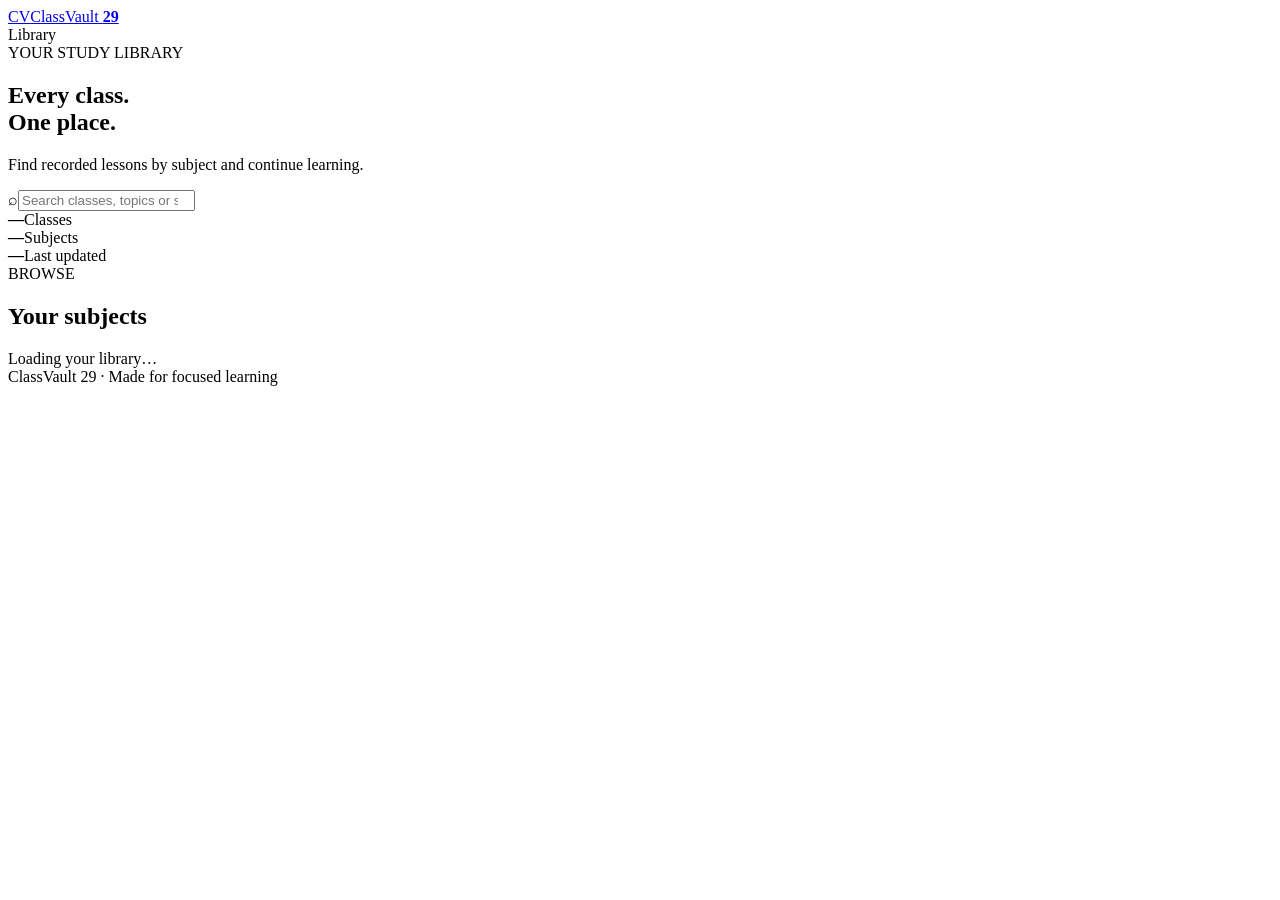
==== index.html @ 38e964db "Add ClassVault 29 implementation: index.html" ====
<!doctype html>
<html lang="en">
<head>
<meta charset="utf-8"><meta name="viewport" content="width=device-width,initial-scale=1">
<meta name="theme-color" content="#090e1b"><meta name="description" content="ClassVault 29, your recorded class library.">
<title>ClassVault 29</title>
<link rel="preconnect" href="https://fonts.googleapis.com"><link rel="preconnect" href="https://fonts.gstatic.com" crossorigin>
<link href="https://fonts.googleapis.com/css2?family=DM+Sans:wght@400;500;600;700;800&display=swap" rel="stylesheet">
<link rel="stylesheet" href="assets/styles.css">
</head>
<body>
<header class="topbar"><a class="brand" href="./"><span class="brand-mark">CV</span><span>ClassVault <b>29</b></span></a><div class="top-meta"><i class="live-dot"></i><span id="sync-label">Library</span></div></header>
<main class="shell">
<section class="hero"><div class="eyebrow">YOUR STUDY LIBRARY</div><h1>Every class.<br><span>One place.</span></h1><p>Find recorded lessons by subject and continue learning.</p>
<div class="search-wrap"><span>⌕</span><input id="search" type="search" placeholder="Search classes, topics or subjects..." autocomplete="off"></div></section>
<section class="stats"><div><strong id="video-count">—</strong><span>Classes</span></div><div><strong id="subject-count">—</strong><span>Subjects</span></div><div><strong id="updated-at">—</strong><span>Last updated</span></div></section>
<section class="library-head"><div><div class="eyebrow">BROWSE</div><h2>Your subjects</h2></div><div id="result-count" class="muted"></div></section>
<div id="subjects" class="subjects"><div class="loading">Loading your library…</div></div><div id="empty" class="empty" hidden>No classes found. Try another search.</div>
<footer>ClassVault 29 <span>·</span> Made for focused learning</footer></main><script src="assets/app.js"></script>
</body></html>
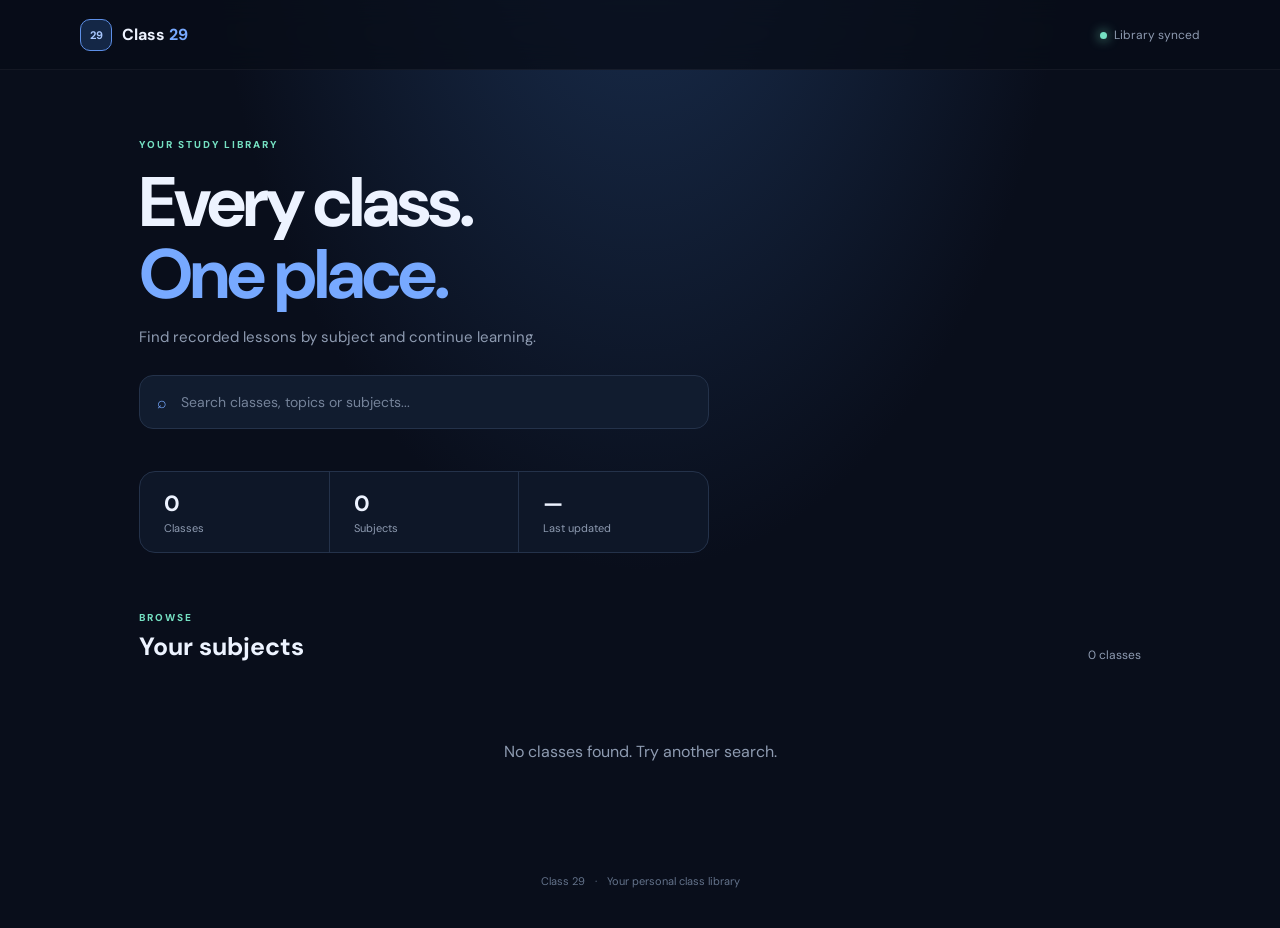
==== commit 8e7fe494: "Rename project to Class 29 and clarify personal public-site setup" ====
--- a/index.html
+++ b/index.html
@@ -1,20 +1,5 @@
 <!doctype html>
-<html lang="en">
-<head>
-<meta charset="utf-8"><meta name="viewport" content="width=device-width,initial-scale=1">
-<meta name="theme-color" content="#090e1b"><meta name="description" content="ClassVault 29, your recorded class library.">
-<title>ClassVault 29</title>
-<link rel="preconnect" href="https://fonts.googleapis.com"><link rel="preconnect" href="https://fonts.gstatic.com" crossorigin>
-<link href="https://fonts.googleapis.com/css2?family=DM+Sans:wght@400;500;600;700;800&display=swap" rel="stylesheet">
-<link rel="stylesheet" href="assets/styles.css">
-</head>
-<body>
-<header class="topbar"><a class="brand" href="./"><span class="brand-mark">CV</span><span>ClassVault <b>29</b></span></a><div class="top-meta"><i class="live-dot"></i><span id="sync-label">Library</span></div></header>
-<main class="shell">
-<section class="hero"><div class="eyebrow">YOUR STUDY LIBRARY</div><h1>Every class.<br><span>One place.</span></h1><p>Find recorded lessons by subject and continue learning.</p>
-<div class="search-wrap"><span>⌕</span><input id="search" type="search" placeholder="Search classes, topics or subjects..." autocomplete="off"></div></section>
-<section class="stats"><div><strong id="video-count">—</strong><span>Classes</span></div><div><strong id="subject-count">—</strong><span>Subjects</span></div><div><strong id="updated-at">—</strong><span>Last updated</span></div></section>
-<section class="library-head"><div><div class="eyebrow">BROWSE</div><h2>Your subjects</h2></div><div id="result-count" class="muted"></div></section>
-<div id="subjects" class="subjects"><div class="loading">Loading your library…</div></div><div id="empty" class="empty" hidden>No classes found. Try another search.</div>
-<footer>ClassVault 29 <span>·</span> Made for focused learning</footer></main><script src="assets/app.js"></script>
-</body></html>
+<html lang="en"><head><meta charset="utf-8"><meta name="viewport" content="width=device-width,initial-scale=1"><meta name="theme-color" content="#090e1b"><meta name="description" content="Class 29, your personal class library."><title>Class 29</title><link rel="preconnect" href="https://fonts.googleapis.com"><link rel="preconnect" href="https://fonts.gstatic.com" crossorigin><link href="https://fonts.googleapis.com/css2?family=DM+Sans:wght@400;500;600;700;800&display=swap" rel="stylesheet"><link rel="stylesheet" href="assets/styles.css"></head>
+<body><header class="topbar"><a class="brand" href="./"><span class="brand-mark">29</span><span>Class <b>29</b></span></a><div class="top-meta"><i class="live-dot"></i><span id="sync-label">Library</span></div></header>
+<main class="shell"><section class="hero"><div class="eyebrow">YOUR STUDY LIBRARY</div><h1>Every class.<br><span>One place.</span></h1><p>Find recorded lessons by subject and continue learning.</p><div class="search-wrap"><span>⌕</span><input id="search" type="search" placeholder="Search classes, topics or subjects..." autocomplete="off"></div></section>
+<section class="stats"><div><strong id="video-count">—</strong><span>Classes</span></div><div><strong id="subject-count">—</strong><span>Subjects</span></div><div><strong id="updated-at">—</strong><span>Last updated</span></div></section><section class="library-head"><div><div class="eyebrow">BROWSE</div><h2>Your subjects</h2></div><div id="result-count" class="muted"></div></section><div id="subjects" class="subjects"><div class="loading">Loading your library…</div></div><div id="empty" class="empty" hidden>No classes found. Try another search.</div><footer>Class 29 <span>·</span> Your personal class library</footer></main><script src="assets/app.js"></script></body></html>
--- a/assets/styles.css
+++ b/assets/styles.css
@@ -0,0 +1,15 @@
+:root{color-scheme:dark;--bg:#090e1b;--line:#24324a;--text:#edf3ff;--muted:#8e9bb1;--blue:#77a9ff;--mint:#75e0c2}
+*{box-sizing:border-box}body{margin:0;background:radial-gradient(ellipse at 50% -20%,#1b3153 0,transparent 48%),var(--bg);color:var(--text);font-family:"DM Sans",system-ui,sans-serif;min-height:100vh}
+.topbar{height:70px;border-bottom:1px solid #ffffff0d;display:flex;align-items:center;justify-content:space-between;padding:0 max(22px,calc((100vw - 1120px)/2));background:#080d18cc;backdrop-filter:blur(14px);position:sticky;top:0;z-index:5}
+.brand{display:flex;align-items:center;gap:10px;color:var(--text);text-decoration:none;font-weight:700}.brand b{color:var(--blue)}.brand-mark{width:32px;height:32px;border:1px solid #5d8fe7;border-radius:10px;display:grid;place-items:center;font-size:11px;color:#a9c8ff;background:#142746}
+.top-meta,.muted{font-size:12px;color:var(--muted)}.live-dot{display:inline-block;width:7px;height:7px;border-radius:50%;background:var(--mint);margin-right:7px;box-shadow:0 0 12px #75e0c2}
+.shell{max-width:1050px;margin:auto;padding:68px 24px 28px}.hero{max-width:650px}.eyebrow{font-size:10px;font-weight:800;letter-spacing:2px;color:var(--mint)}
+h1{font-size:clamp(42px,7vw,70px);letter-spacing:-3px;line-height:1.03;margin:16px 0}h1 span{color:var(--blue)}.hero p{color:var(--muted);font-size:15px;margin:0 0 28px}
+.search-wrap{height:54px;max-width:570px;display:flex;align-items:center;gap:12px;padding:0 17px;background:#111c2f;border:1px solid var(--line);border-radius:14px;color:var(--blue)}.search-wrap input{background:none;border:0;outline:0;color:var(--text);width:100%;font:inherit;font-size:14px}.search-wrap input::placeholder{color:#75839a}
+.stats{display:flex;margin:42px 0 58px;border:1px solid var(--line);background:#0e1728;border-radius:16px;max-width:570px}.stats div{padding:17px 24px;display:flex;flex-direction:column;gap:3px;flex:1;border-right:1px solid var(--line)}.stats div:last-child{border:0}.stats strong{font-size:22px}.stats span{font-size:11px;color:var(--muted)}
+.library-head{display:flex;justify-content:space-between;align-items:end;margin-bottom:18px}.library-head h2{font-size:25px;margin:6px 0 0}.subjects{display:grid;grid-template-columns:repeat(2,minmax(0,1fr));gap:14px}
+.subject{background:linear-gradient(145deg,#14223a,#0f192a);border:1px solid var(--line);border-radius:16px;overflow:hidden}.subject-head{padding:18px 19px 14px;display:flex;align-items:center;justify-content:space-between}.subject-head h3{font-size:16px;margin:0}.count{font-size:11px;color:var(--muted);background:#ffffff0a;border-radius:20px;padding:5px 9px}
+.class-list{border-top:1px solid #ffffff0c}.class-item{display:flex;align-items:center;gap:12px;padding:13px 18px;color:var(--text);text-decoration:none;border-bottom:1px solid #ffffff0a}.class-item:last-child{border:0}.class-item:hover{background:#ffffff08}.play{width:32px;height:32px;display:grid;place-items:center;border-radius:10px;background:#213a5e;color:#a9caff;font-size:12px;flex:none}.class-copy{min-width:0;flex:1}.class-copy strong{font-size:13px;display:block;white-space:nowrap;overflow:hidden;text-overflow:ellipsis}.class-copy small{font-size:10px;color:var(--muted)}.chevron{color:#72829b}
+.loading,.empty{color:var(--muted);padding:25px;text-align:center}.empty{padding:60px}footer{text-align:center;color:#63728a;font-size:11px;padding:52px 0 12px}footer span{padding:0 7px}
+.watch-shell{max-width:920px;margin:0 auto;padding:56px 24px}.watch-shell h1{font-size:clamp(27px,4vw,42px);letter-spacing:-1.5px;margin:10px 0 25px}.player{aspect-ratio:16/9;background:#000;border:1px solid var(--line);border-radius:17px;overflow:hidden;box-shadow:0 25px 80px #0006}.player iframe{width:100%;height:100%;border:0}.watch-meta{display:flex;justify-content:space-between;gap:15px;color:var(--muted);font-size:12px;padding:17px 2px}.watch-meta a,.back-link,.return-link{color:var(--blue);text-decoration:none}.resource-link{display:block;padding:13px 16px;color:var(--blue);text-decoration:none;border-bottom:1px solid #ffffff0c;font-size:13px;overflow-wrap:anywhere}.resource-link:last-child{border:0}.resource-link:hover{background:#ffffff08}.return-link{display:inline-block;margin-top:28px;font-size:13px}.back{font-size:18px;color:var(--blue)}
+@media(max-width:650px){.shell{padding:45px 17px 20px}.subjects{grid-template-columns:1fr}.stats{margin:32px 0 45px}.stats div{padding:14px 12px}.stats strong{font-size:19px}.stats span{font-size:10px}.topbar{padding:0 17px}.watch-shell{padding:38px 16px}.watch-meta{flex-direction:column}.hero h1{letter-spacing:-2px}}
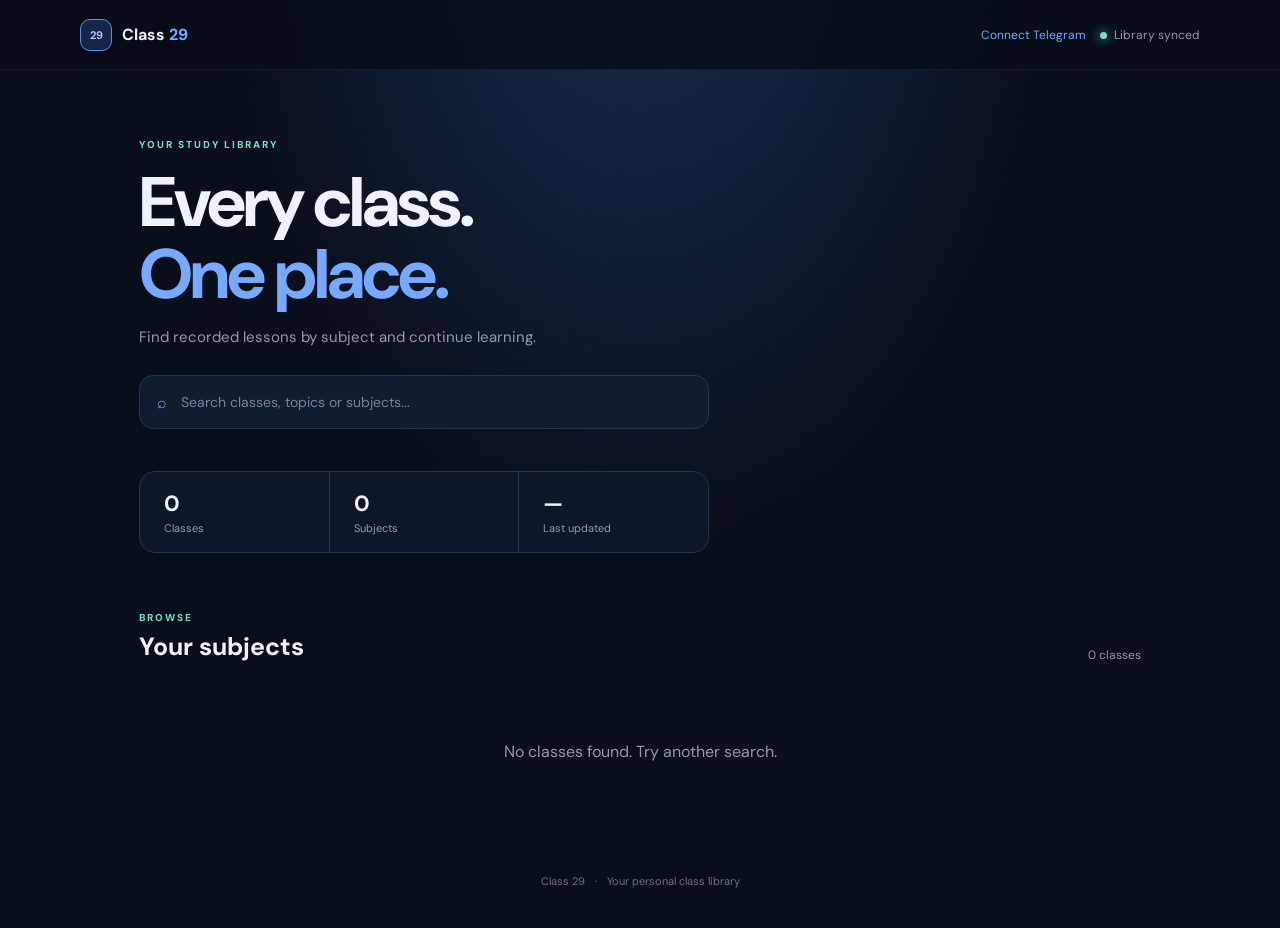
==== commit 26a3d8d8: "Add Telegram setup link to Class 29" ====
--- a/index.html
+++ b/index.html
@@ -1,5 +1,5 @@
 <!doctype html>
 <html lang="en"><head><meta charset="utf-8"><meta name="viewport" content="width=device-width,initial-scale=1"><meta name="theme-color" content="#090e1b"><meta name="description" content="Class 29, your personal class library."><title>Class 29</title><link rel="preconnect" href="https://fonts.googleapis.com"><link rel="preconnect" href="https://fonts.gstatic.com" crossorigin><link href="https://fonts.googleapis.com/css2?family=DM+Sans:wght@400;500;600;700;800&display=swap" rel="stylesheet"><link rel="stylesheet" href="assets/styles.css"></head>
-<body><header class="topbar"><a class="brand" href="./"><span class="brand-mark">29</span><span>Class <b>29</b></span></a><div class="top-meta"><i class="live-dot"></i><span id="sync-label">Library</span></div></header>
+<body><header class="topbar"><a class="brand" href="./"><span class="brand-mark">29</span><span>Class <b>29</b></span></a><div class="top-meta"><a href="setup.html" style="color:var(--blue);text-decoration:none;margin-right:14px">Connect Telegram</a><i class="live-dot"></i><span id="sync-label">Library</span></div></header>
 <main class="shell"><section class="hero"><div class="eyebrow">YOUR STUDY LIBRARY</div><h1>Every class.<br><span>One place.</span></h1><p>Find recorded lessons by subject and continue learning.</p><div class="search-wrap"><span>⌕</span><input id="search" type="search" placeholder="Search classes, topics or subjects..." autocomplete="off"></div></section>
 <section class="stats"><div><strong id="video-count">—</strong><span>Classes</span></div><div><strong id="subject-count">—</strong><span>Subjects</span></div><div><strong id="updated-at">—</strong><span>Last updated</span></div></section><section class="library-head"><div><div class="eyebrow">BROWSE</div><h2>Your subjects</h2></div><div id="result-count" class="muted"></div></section><div id="subjects" class="subjects"><div class="loading">Loading your library…</div></div><div id="empty" class="empty" hidden>No classes found. Try another search.</div><footer>Class 29 <span>·</span> Your personal class library</footer></main><script src="assets/app.js"></script></body></html>
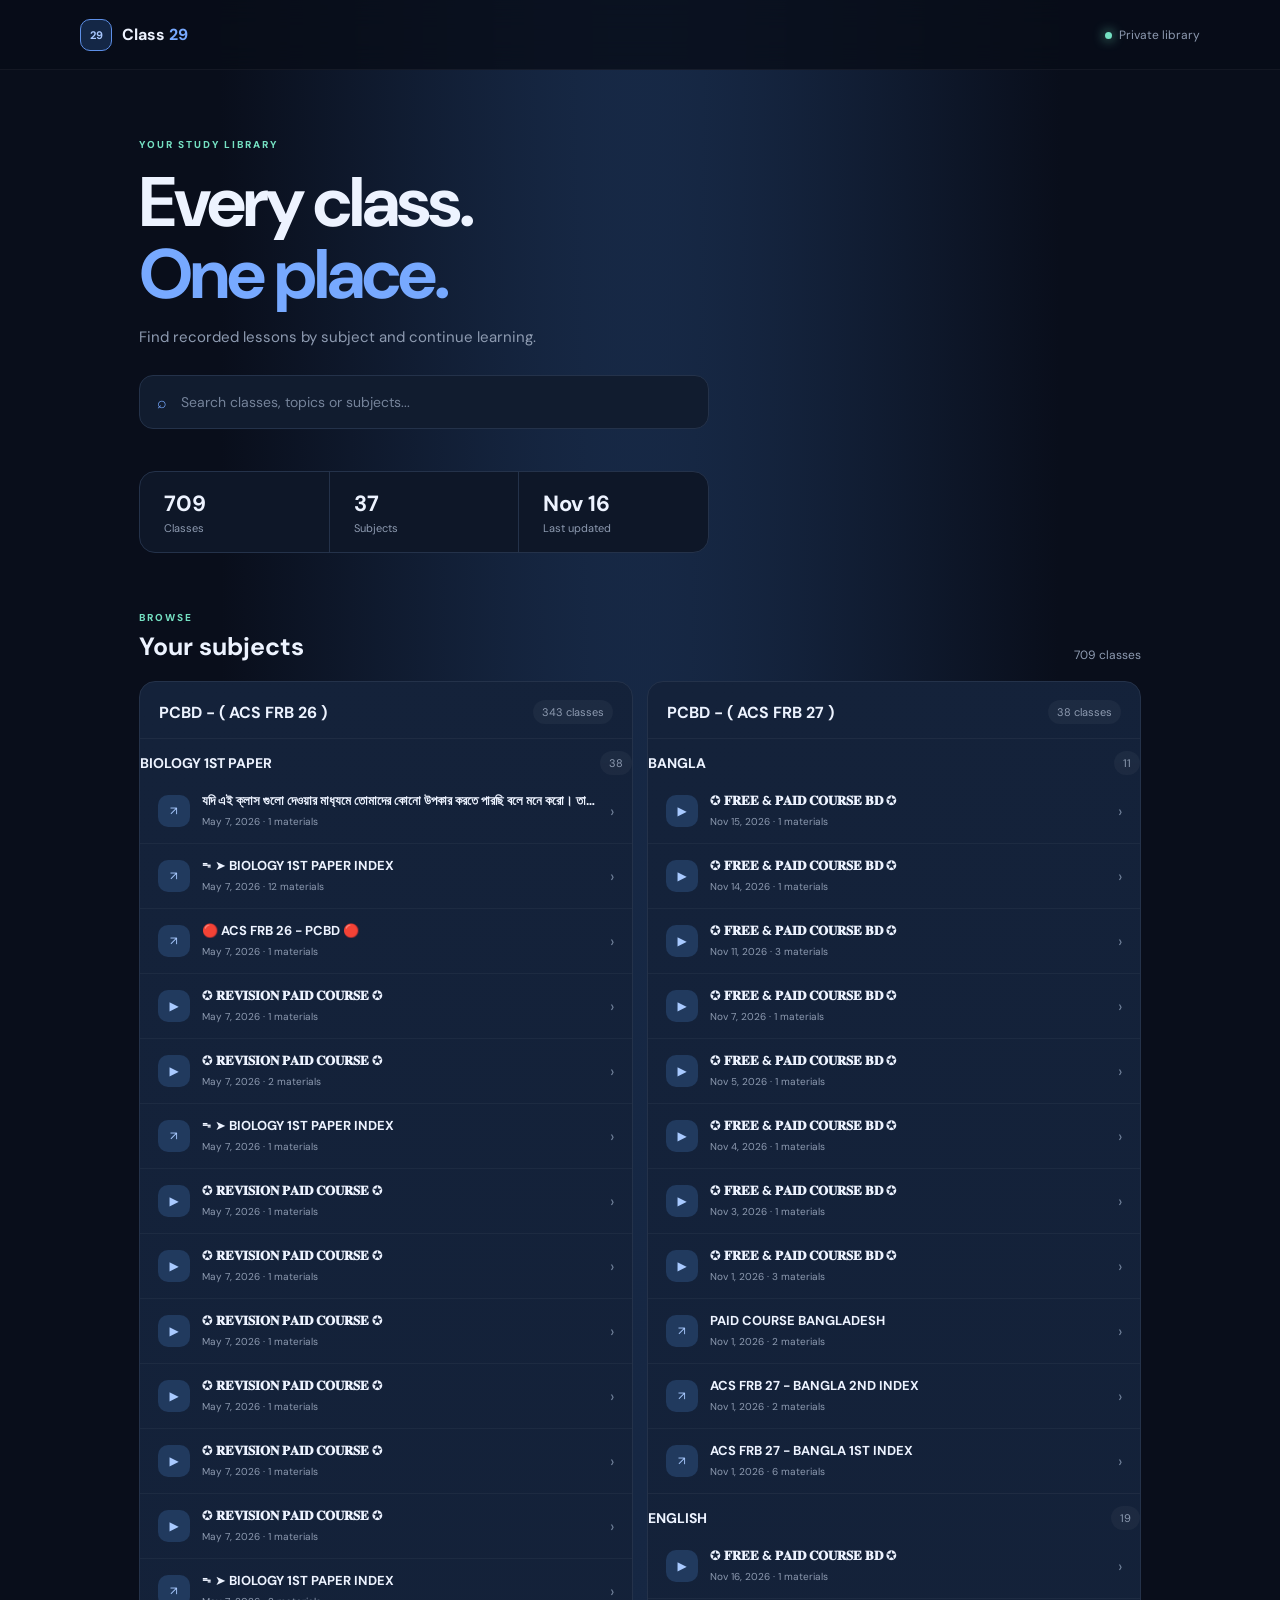
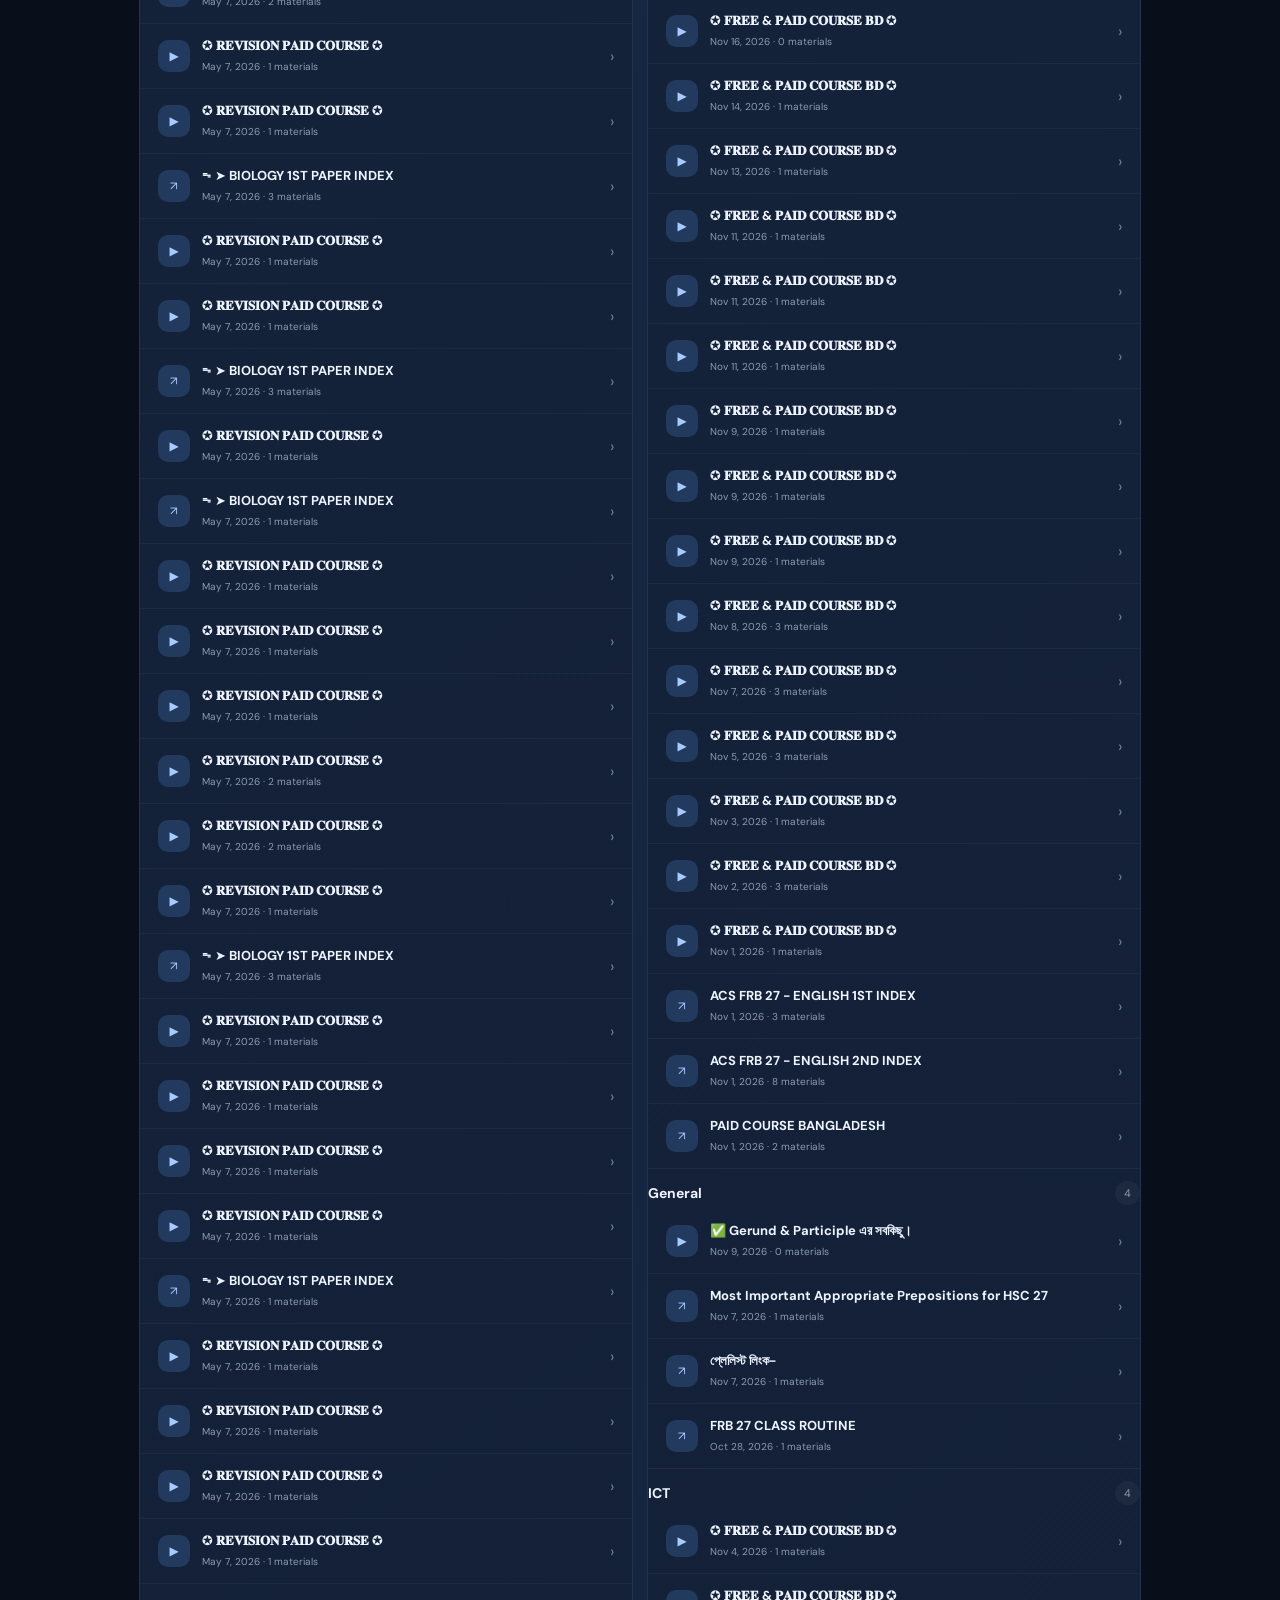
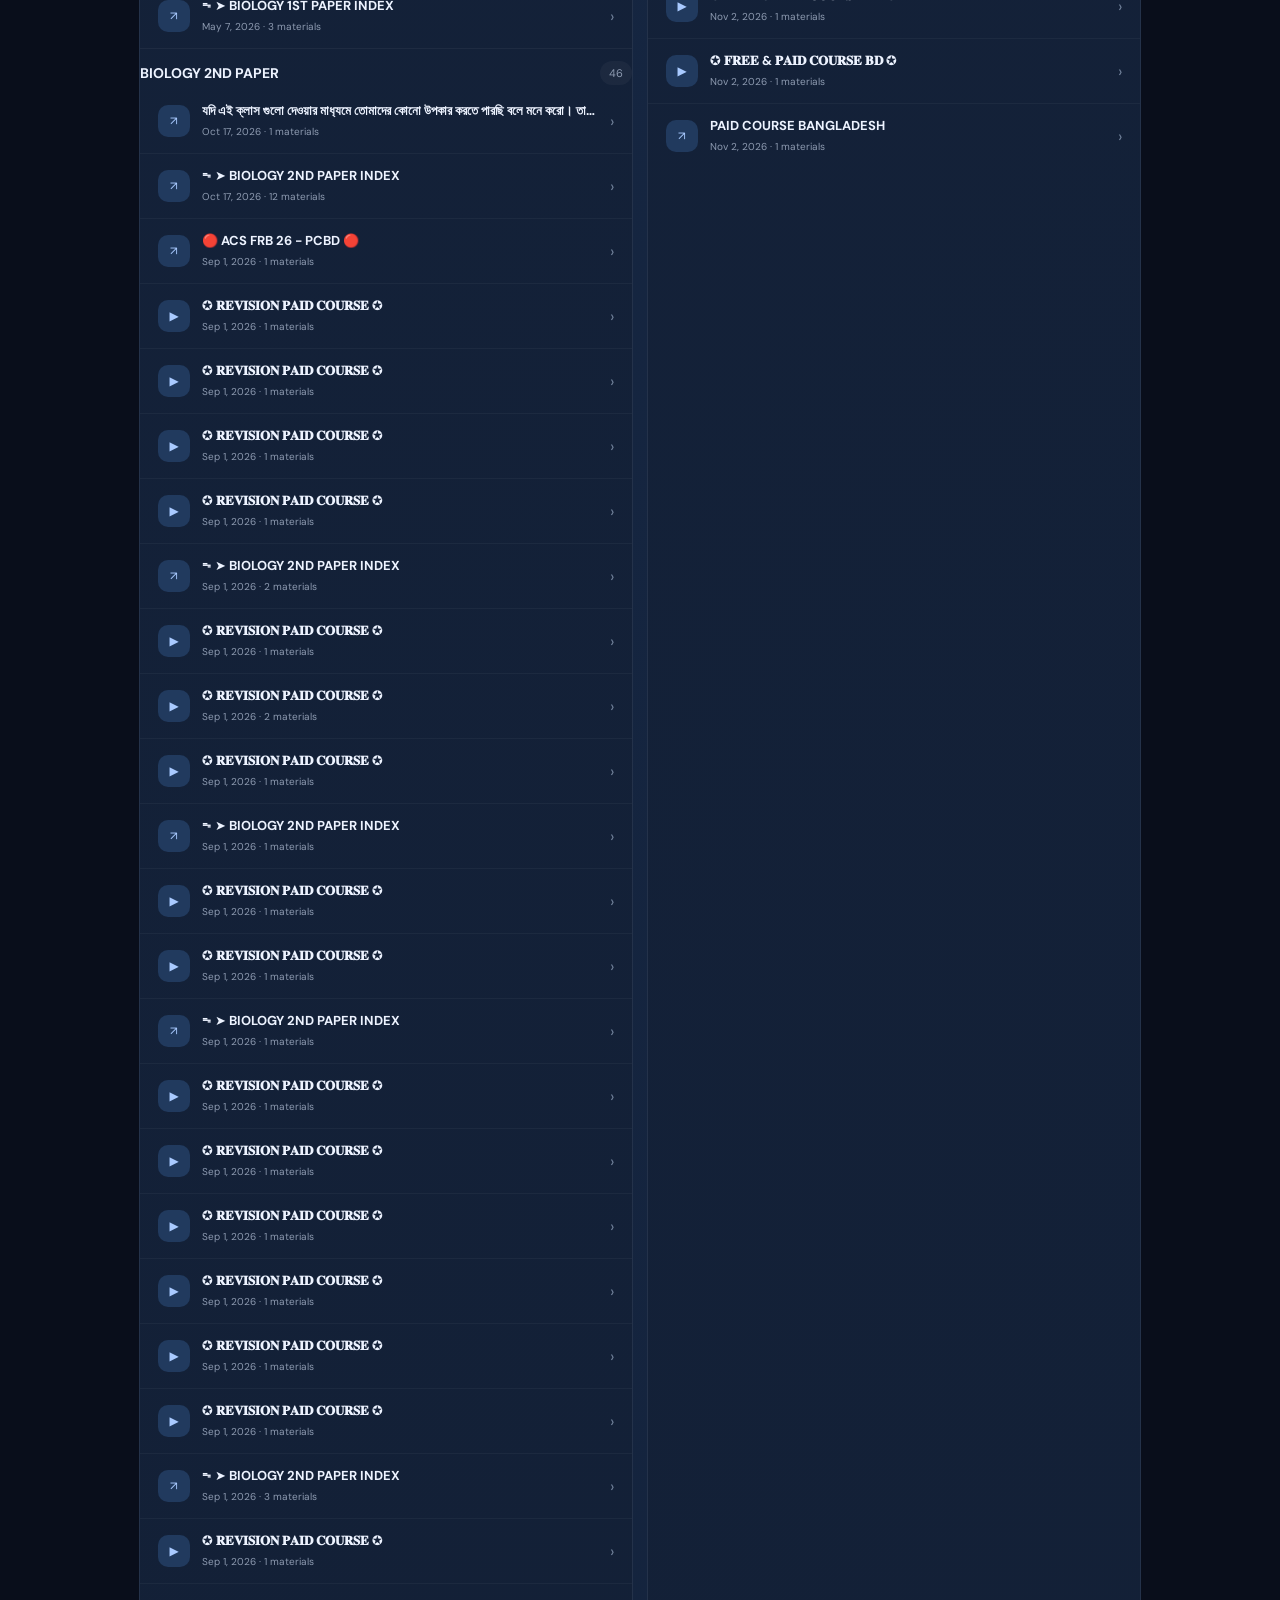
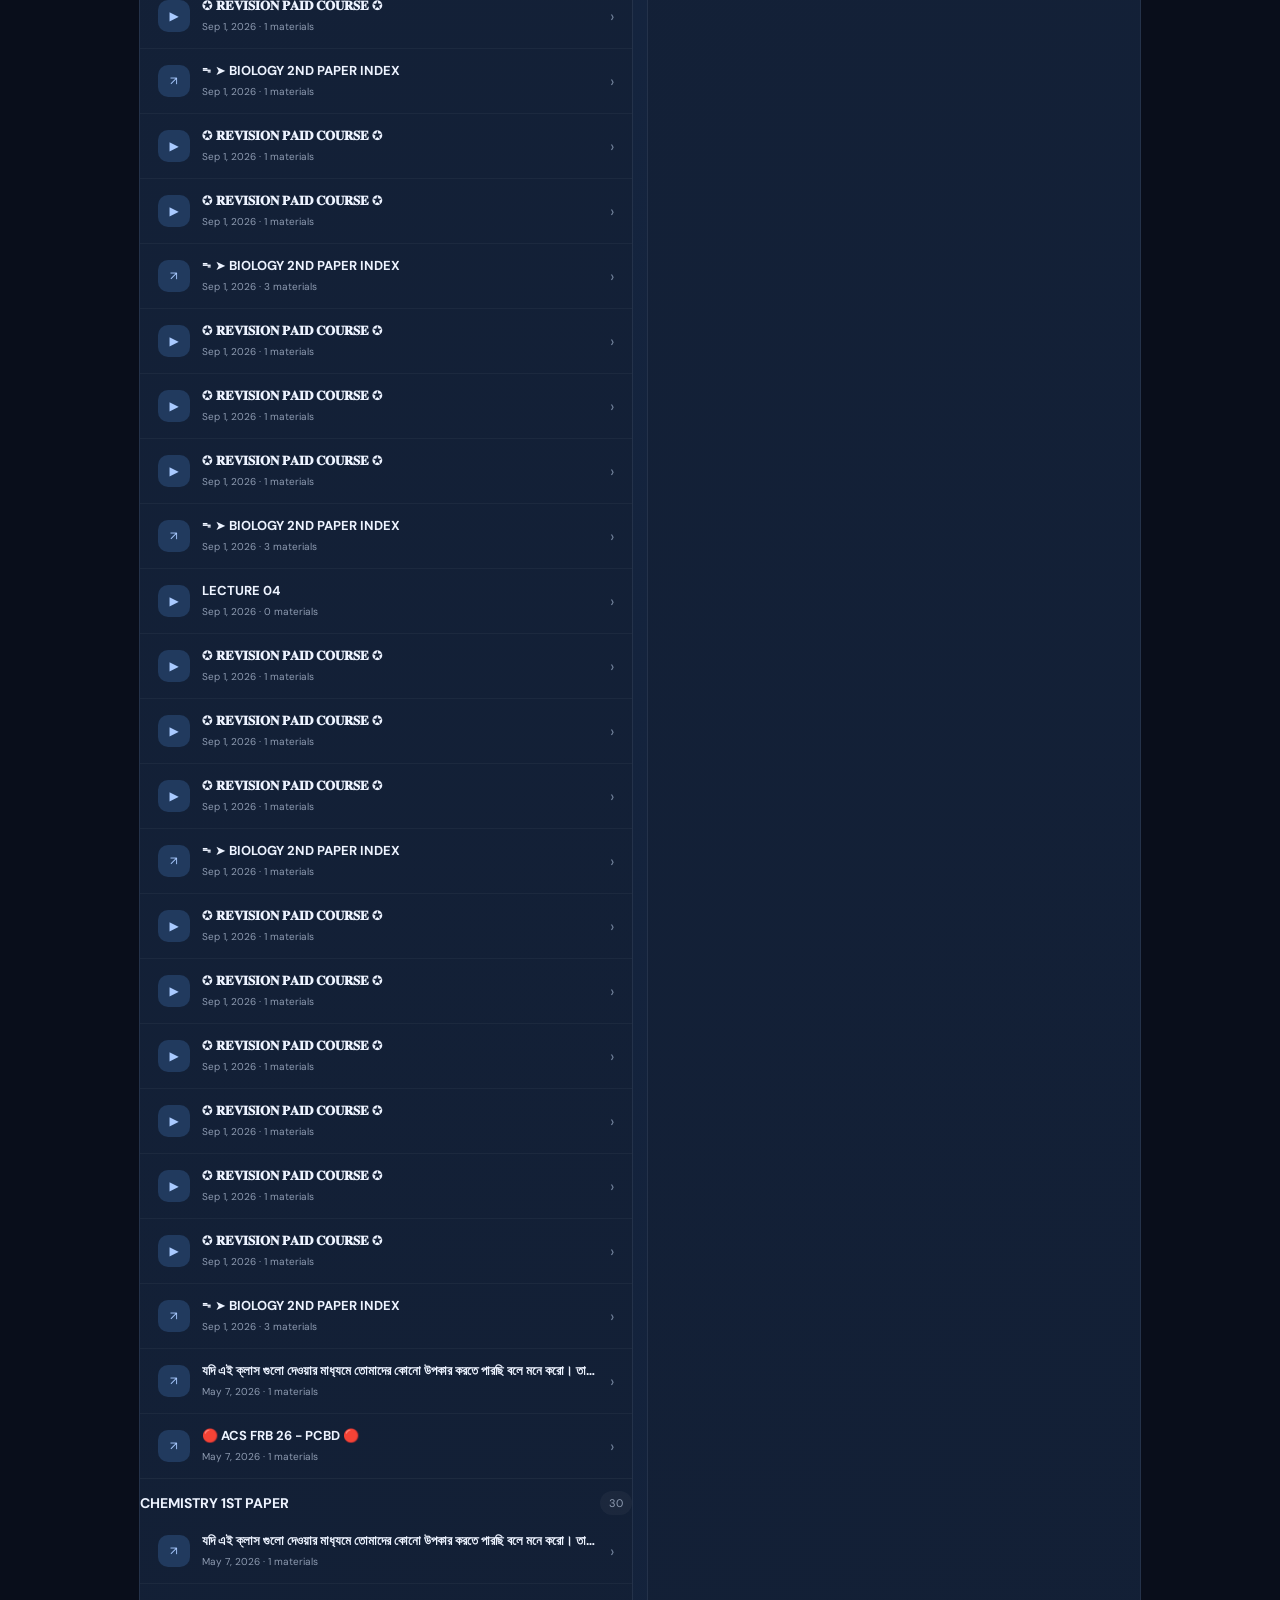
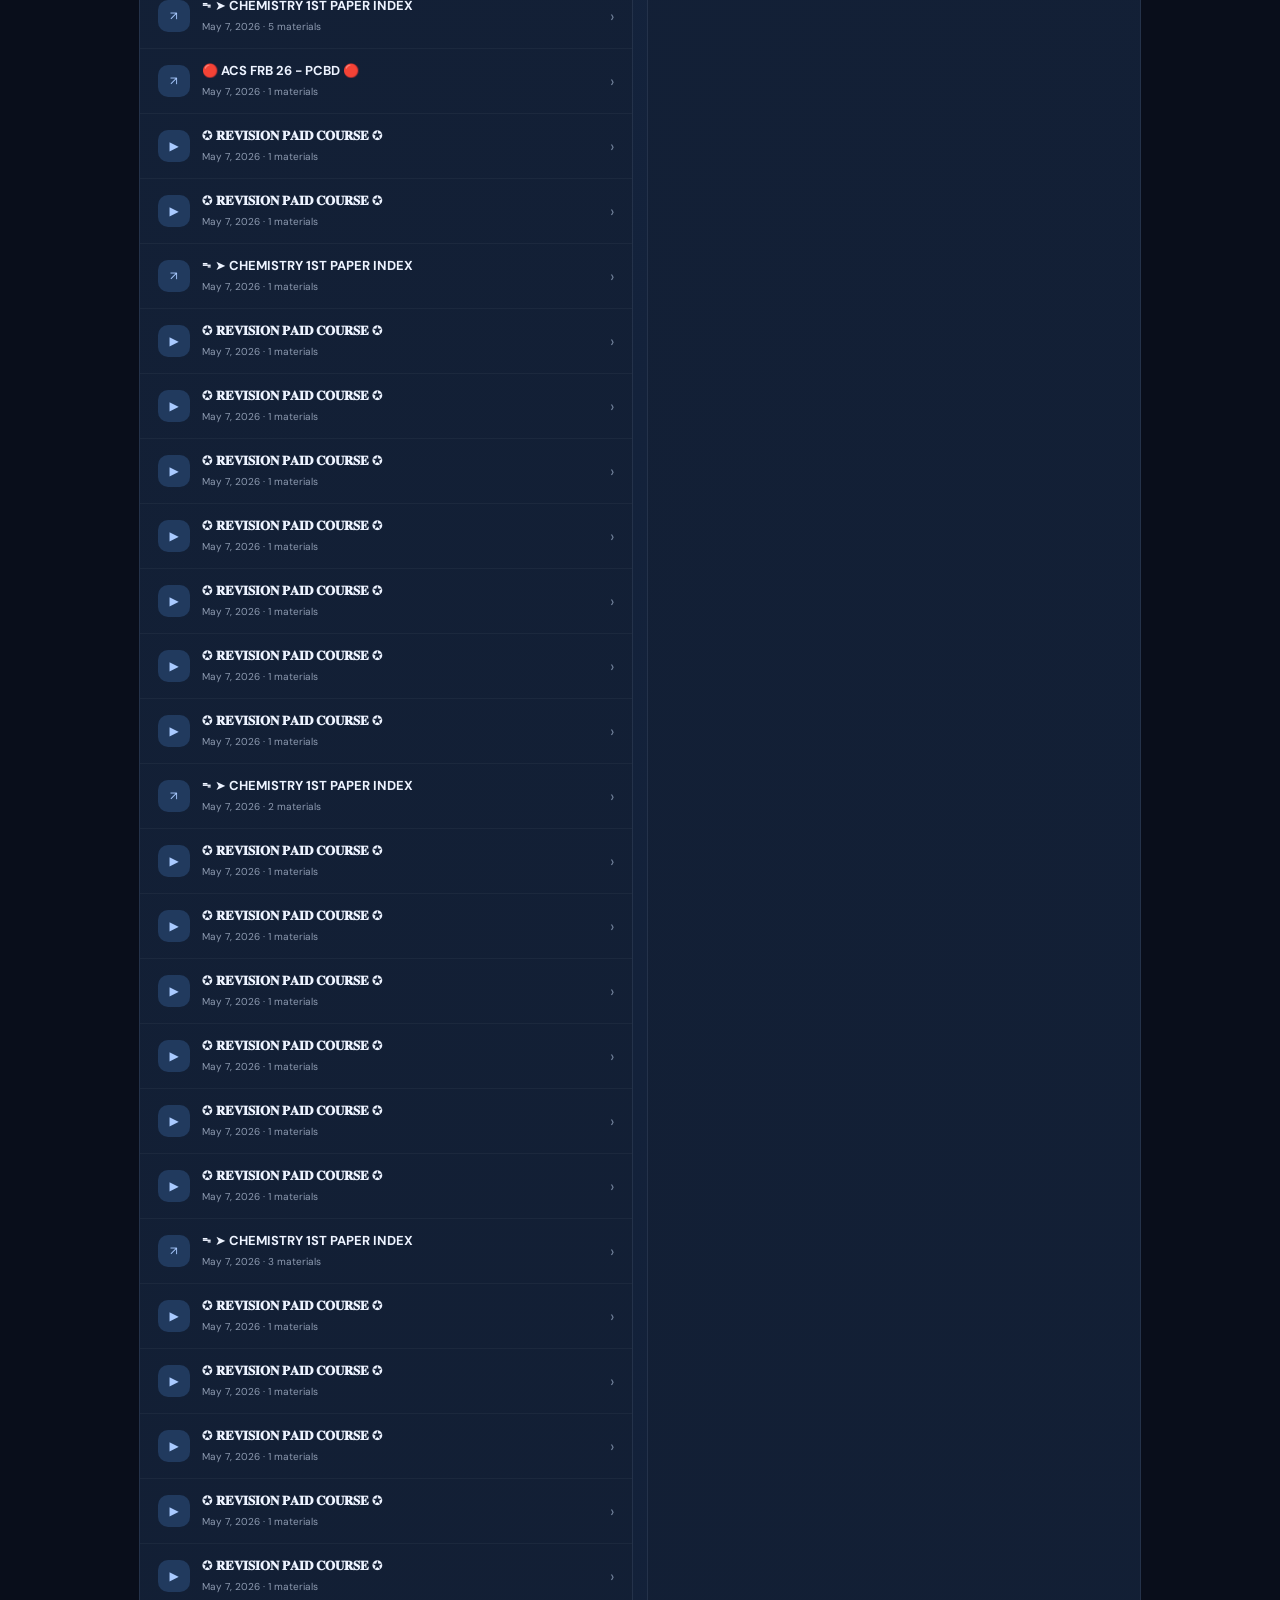
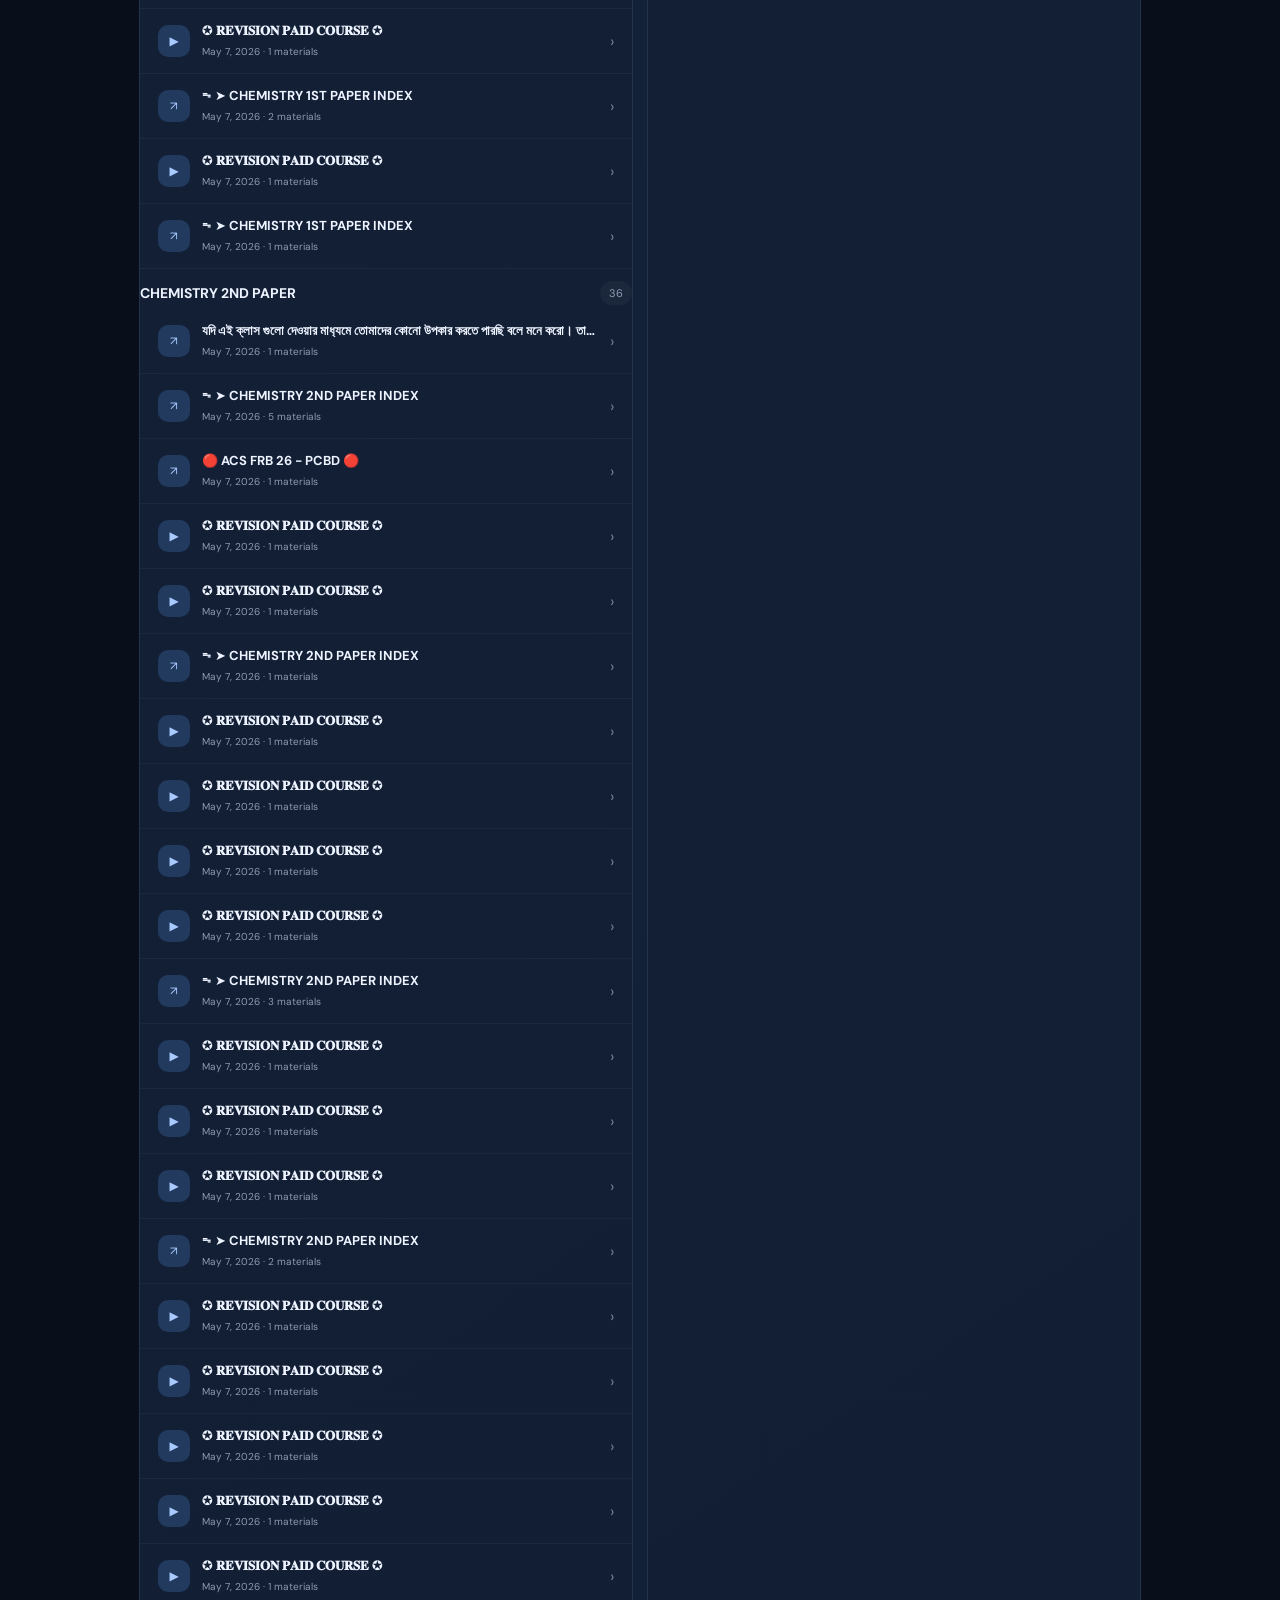
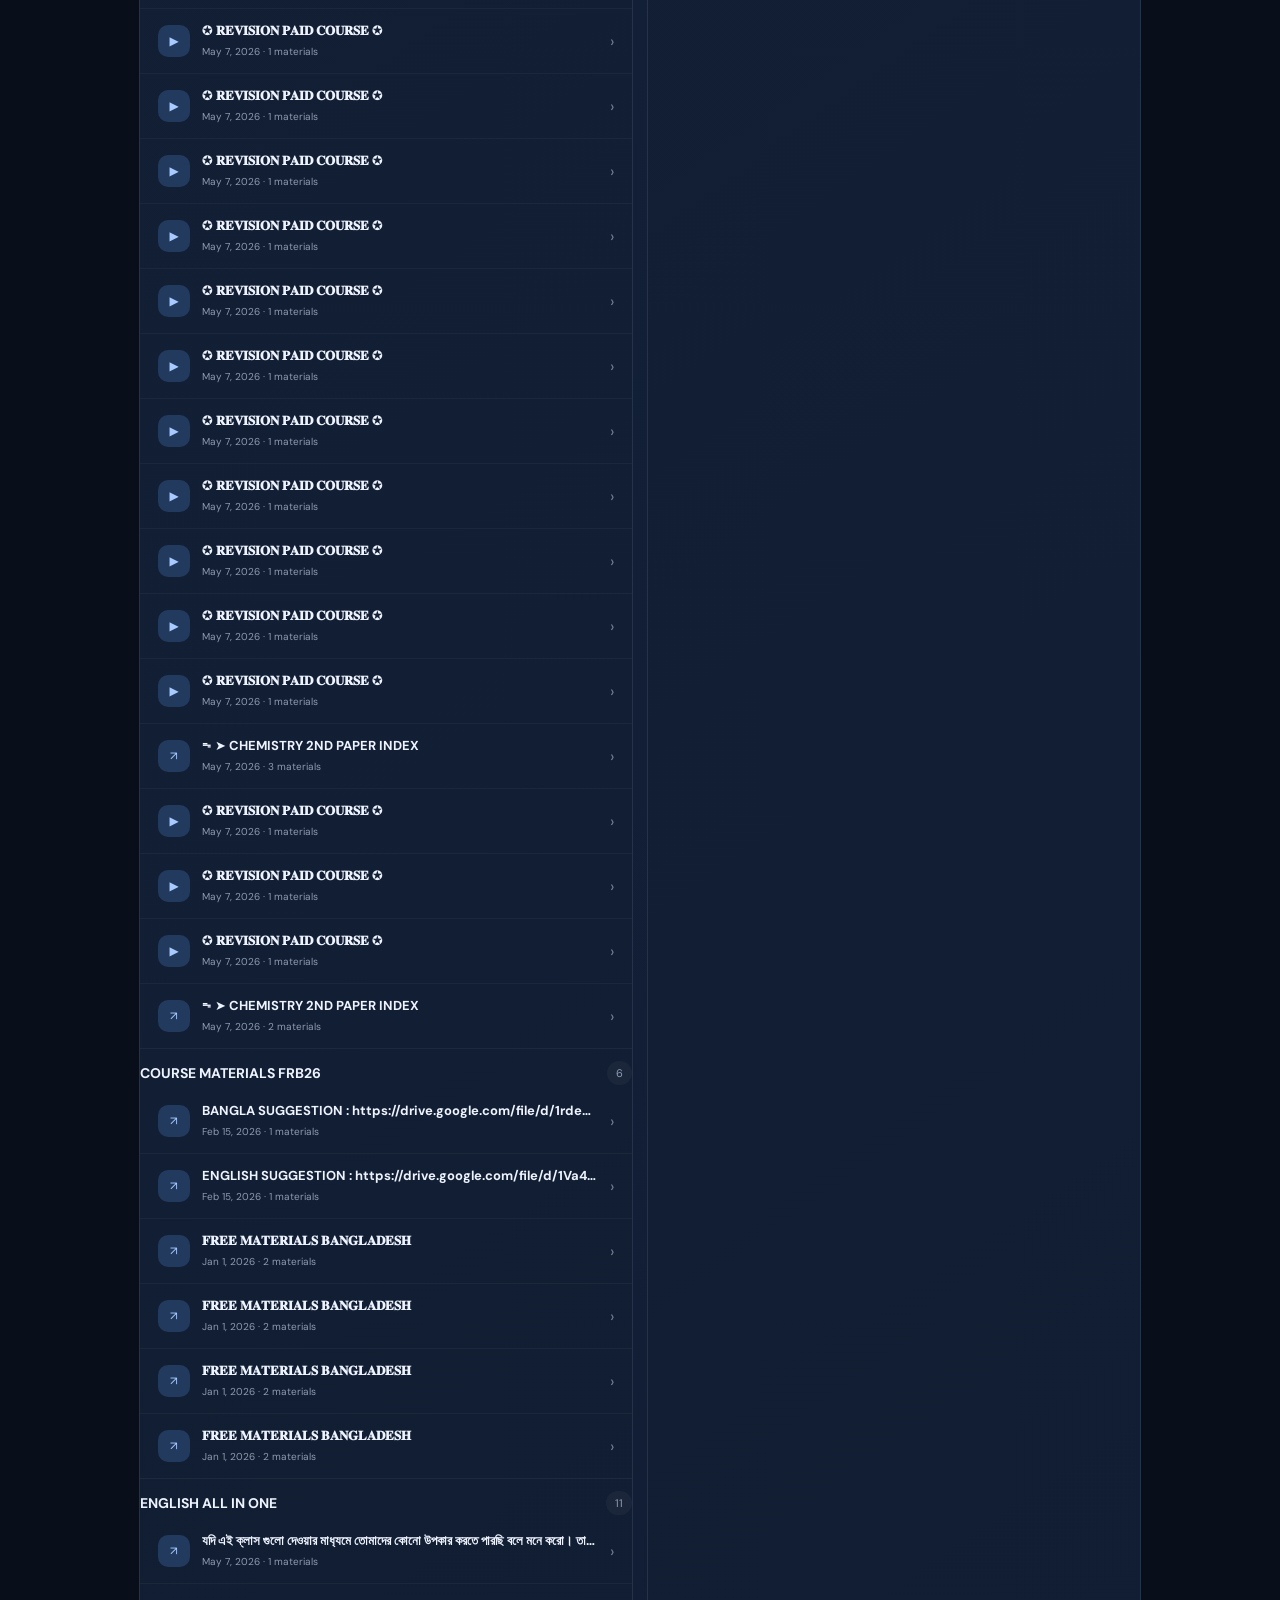
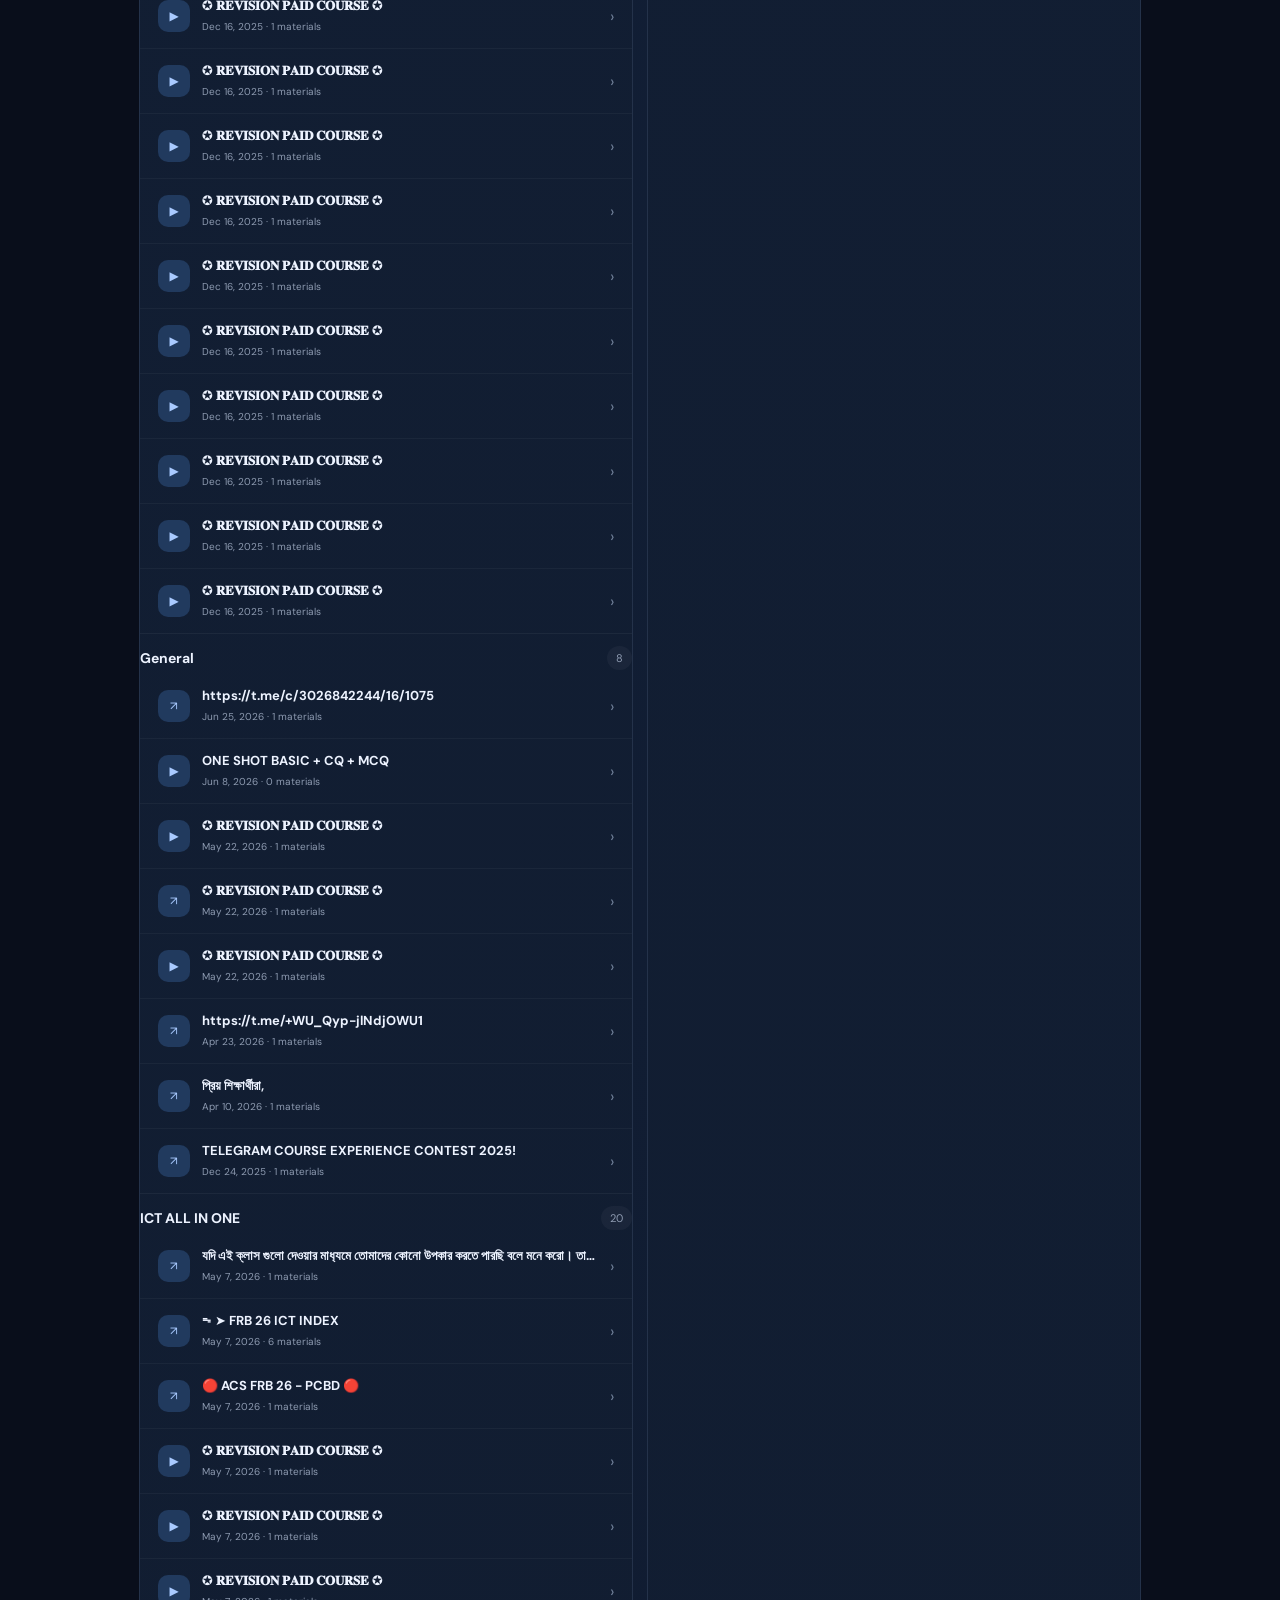
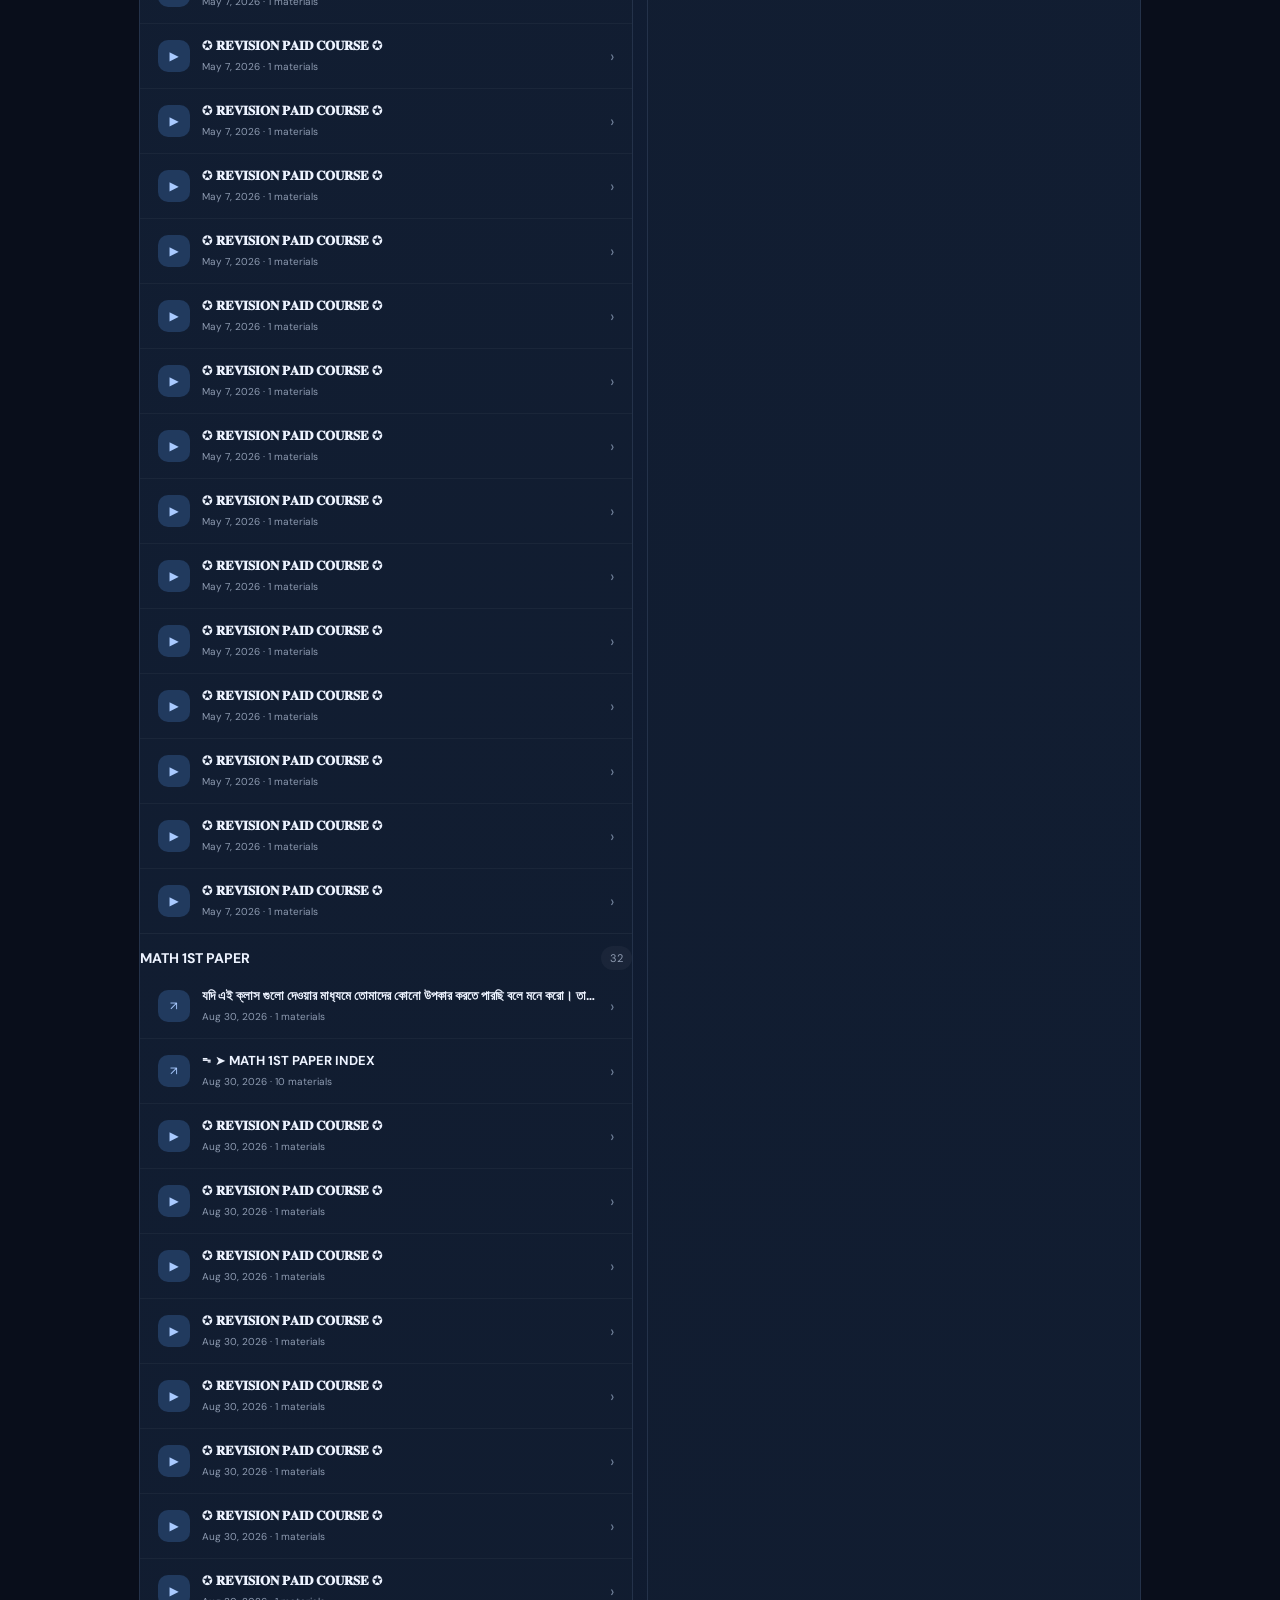
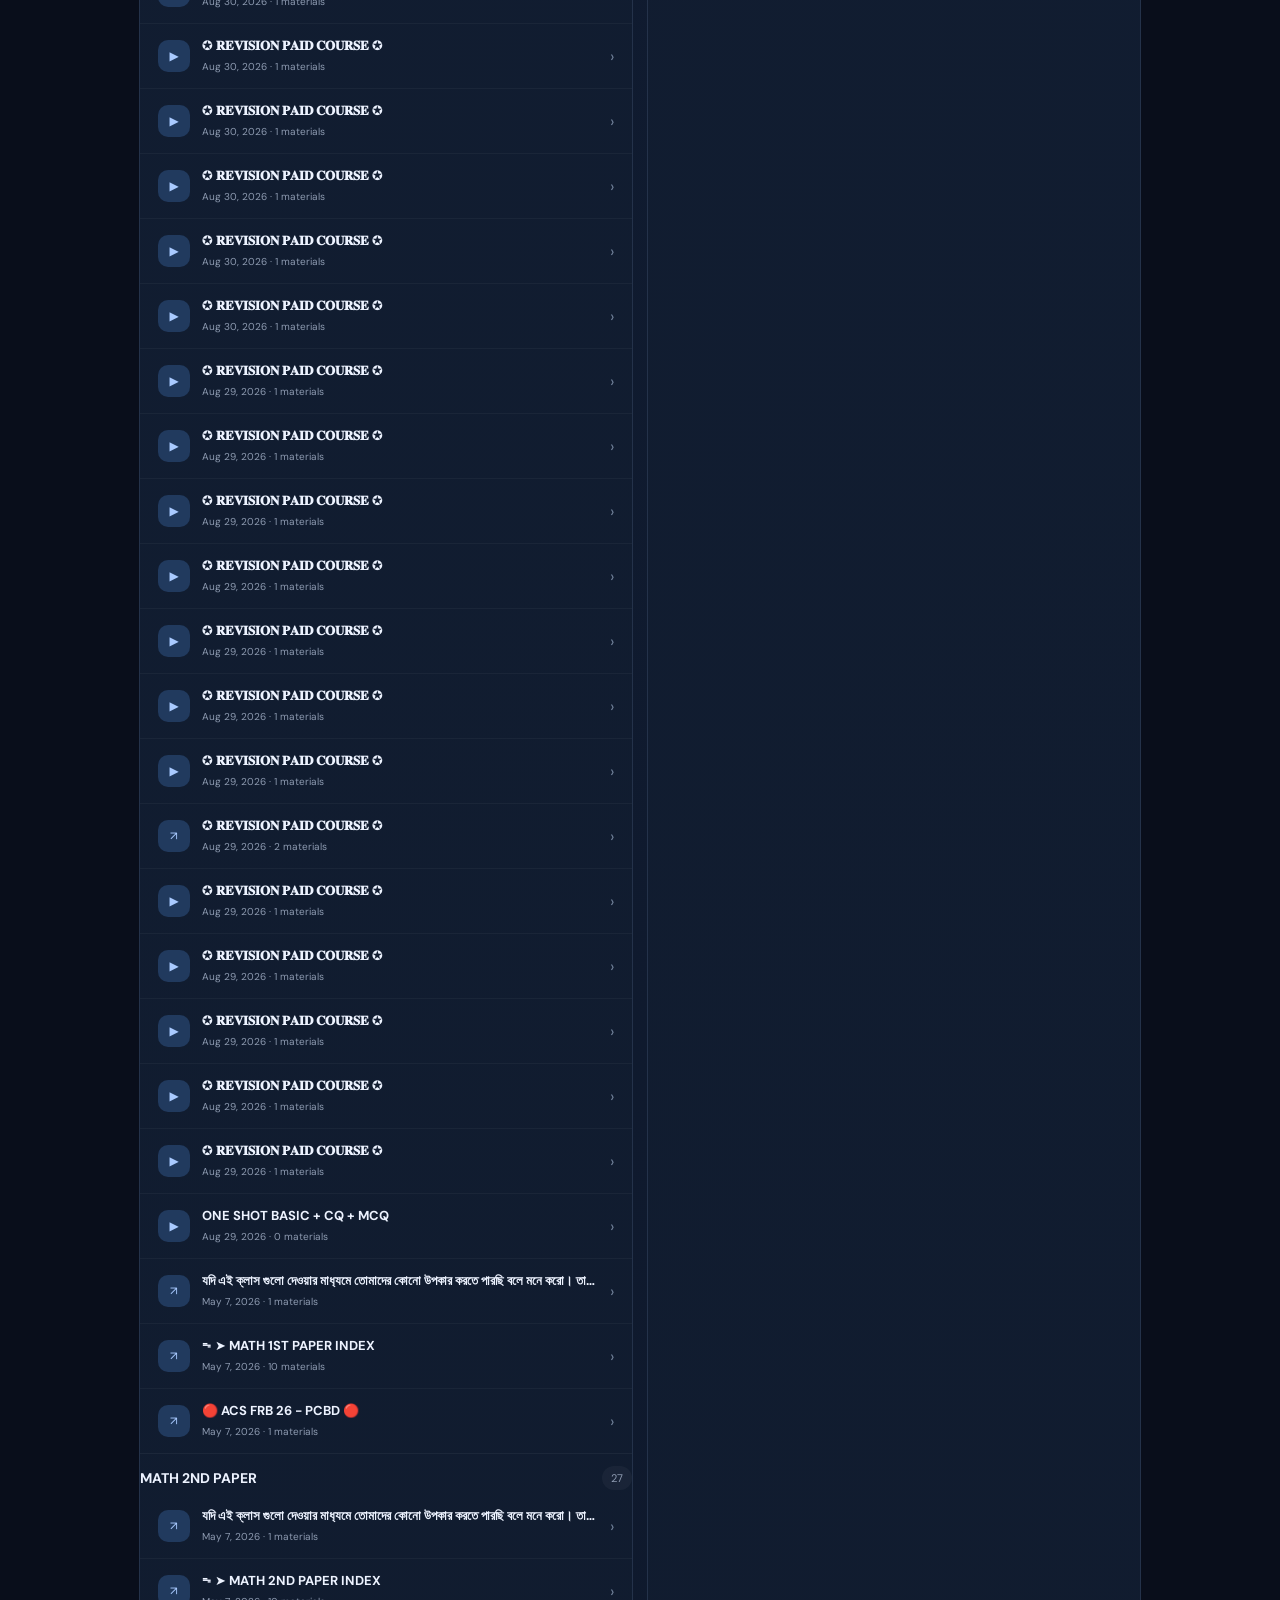
==== commit c9cca71e: "Remove obsolete Telegram connection link" ====
--- a/index.html
+++ b/index.html
@@ -1,5 +1,5 @@
 <!doctype html>
 <html lang="en"><head><meta charset="utf-8"><meta name="viewport" content="width=device-width,initial-scale=1"><meta name="theme-color" content="#090e1b"><meta name="description" content="Class 29, your personal class library."><title>Class 29</title><link rel="preconnect" href="https://fonts.googleapis.com"><link rel="preconnect" href="https://fonts.gstatic.com" crossorigin><link href="https://fonts.googleapis.com/css2?family=DM+Sans:wght@400;500;600;700;800&display=swap" rel="stylesheet"><link rel="stylesheet" href="assets/styles.css"></head>
-<body><header class="topbar"><a class="brand" href="./"><span class="brand-mark">29</span><span>Class <b>29</b></span></a><div class="top-meta"><a href="setup.html" style="color:var(--blue);text-decoration:none;margin-right:14px">Connect Telegram</a><i class="live-dot"></i><span id="sync-label">Library</span></div></header>
+<body><header class="topbar"><a class="brand" href="./"><span class="brand-mark">29</span><span>Class <b>29</b></span></a><div class="top-meta"><i class="live-dot"></i><span id="sync-label">Library</span></div></header>
 <main class="shell"><section class="hero"><div class="eyebrow">YOUR STUDY LIBRARY</div><h1>Every class.<br><span>One place.</span></h1><p>Find recorded lessons by subject and continue learning.</p><div class="search-wrap"><span>⌕</span><input id="search" type="search" placeholder="Search classes, topics or subjects..." autocomplete="off"></div></section>
 <section class="stats"><div><strong id="video-count">—</strong><span>Classes</span></div><div><strong id="subject-count">—</strong><span>Subjects</span></div><div><strong id="updated-at">—</strong><span>Last updated</span></div></section><section class="library-head"><div><div class="eyebrow">BROWSE</div><h2>Your subjects</h2></div><div id="result-count" class="muted"></div></section><div id="subjects" class="subjects"><div class="loading">Loading your library…</div></div><div id="empty" class="empty" hidden>No classes found. Try another search.</div><footer>Class 29 <span>·</span> Your personal class library</footer></main><script src="assets/app.js"></script></body></html>
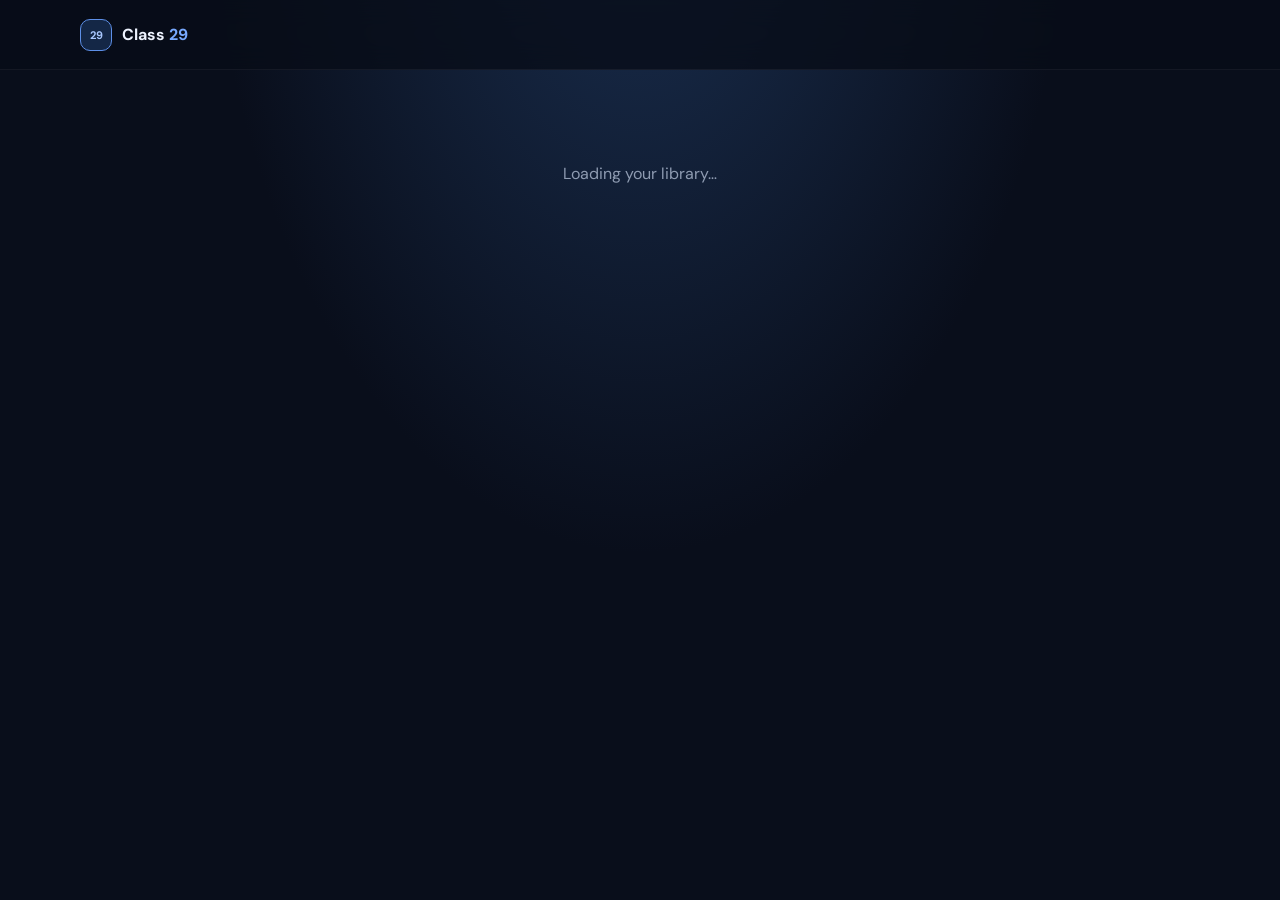
==== commit b7b8028b: "Add Bengali language support to index.html Updated index.html to support Bengali language and improv" ====
--- a/index.html
+++ b/index.html
@@ -1,5 +1,7 @@
 <!doctype html>
-<html lang="en"><head><meta charset="utf-8"><meta name="viewport" content="width=device-width,initial-scale=1"><meta name="theme-color" content="#090e1b"><meta name="description" content="Class 29, your personal class library."><title>Class 29</title><link rel="preconnect" href="https://fonts.googleapis.com"><link rel="preconnect" href="https://fonts.gstatic.com" crossorigin><link href="https://fonts.googleapis.com/css2?family=DM+Sans:wght@400;500;600;700;800&display=swap" rel="stylesheet"><link rel="stylesheet" href="assets/styles.css"></head>
-<body><header class="topbar"><a class="brand" href="./"><span class="brand-mark">29</span><span>Class <b>29</b></span></a><div class="top-meta"><i class="live-dot"></i><span id="sync-label">Library</span></div></header>
-<main class="shell"><section class="hero"><div class="eyebrow">YOUR STUDY LIBRARY</div><h1>Every class.<br><span>One place.</span></h1><p>Find recorded lessons by subject and continue learning.</p><div class="search-wrap"><span>⌕</span><input id="search" type="search" placeholder="Search classes, topics or subjects..." autocomplete="off"></div></section>
-<section class="stats"><div><strong id="video-count">—</strong><span>Classes</span></div><div><strong id="subject-count">—</strong><span>Subjects</span></div><div><strong id="updated-at">—</strong><span>Last updated</span></div></section><section class="library-head"><div><div class="eyebrow">BROWSE</div><h2>Your subjects</h2></div><div id="result-count" class="muted"></div></section><div id="subjects" class="subjects"><div class="loading">Loading your library…</div></div><div id="empty" class="empty" hidden>No classes found. Try another search.</div><footer>Class 29 <span>·</span> Your personal class library</footer></main><script src="assets/app.js"></script></body></html>+<html lang="bn"><head><meta charset="utf-8"><meta name="viewport" content="width=device-width,initial-scale=1"><meta name="theme-color" content="#090e1b"><title>Class 29</title>
+<link href="https://fonts.googleapis.com/css2?family=DM+Sans:wght@400;500;700;800&family=Hind+Siliguri:wght@400;500;600&display=swap" rel="stylesheet">
+<link rel="stylesheet" href="assets/styles.css?v=2"></head>
+<body><header class="topbar"><a class="brand" href="#/"><span class="brand-mark">29</span><span>Class <b>29</b></span></a><span class="muted" id="updated"></span></header>
+<main class="shell" id="app"><div class="loading">Loading your library…</div></main>
+<script src="assets/app.js?v=2"></script></body></html>
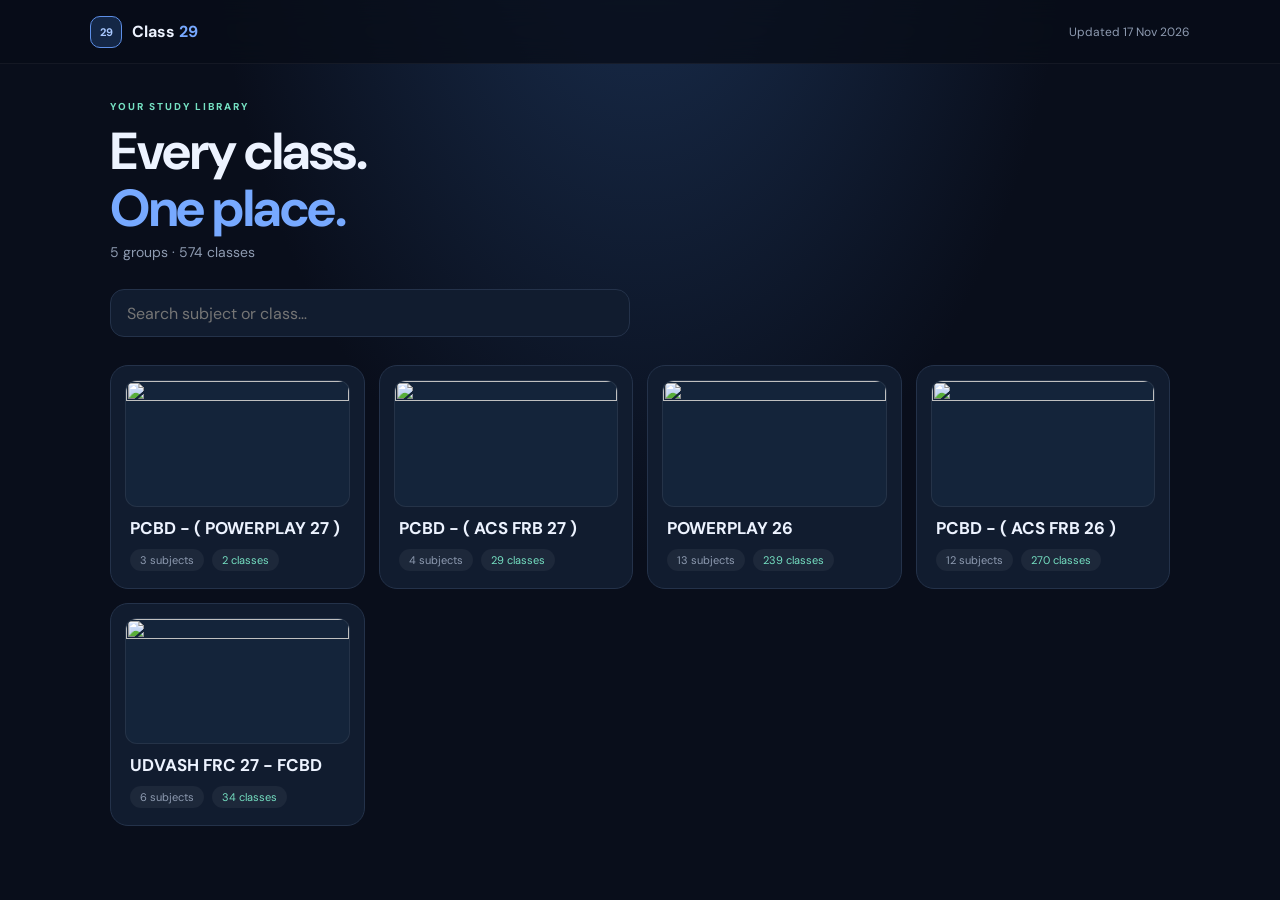
==== commit cc684f77: "Improve mobile YouTube fullscreen controls" ====
--- a/index.html
+++ b/index.html
@@ -1,7 +1,7 @@
 <!doctype html>
 <html lang="bn"><head><meta charset="utf-8"><meta name="viewport" content="width=device-width,initial-scale=1"><meta name="theme-color" content="#090e1b"><title>Class 29</title>
 <link href="https://fonts.googleapis.com/css2?family=DM+Sans:wght@400;500;700;800&family=Hind+Siliguri:wght@400;500;600&display=swap" rel="stylesheet">
-<link rel="stylesheet" href="assets/styles.css?v=2"></head>
+<link rel="stylesheet" href="assets/styles.css?v=3"></head>
 <body><header class="topbar"><a class="brand" href="#/"><span class="brand-mark">29</span><span>Class <b>29</b></span></a><span class="muted" id="updated"></span></header>
 <main class="shell" id="app"><div class="loading">Loading your library…</div></main>
-<script src="assets/app.js?v=2"></script></body></html>
+<script src="assets/app.js?v=3"></script></body></html>
--- a/assets/styles.css
+++ b/assets/styles.css
@@ -1,15 +1,158 @@
-:root{color-scheme:dark;--bg:#090e1b;--line:#24324a;--text:#edf3ff;--muted:#8e9bb1;--blue:#77a9ff;--mint:#75e0c2}
-*{box-sizing:border-box}body{margin:0;background:radial-gradient(ellipse at 50% -20%,#1b3153 0,transparent 48%),var(--bg);color:var(--text);font-family:"DM Sans",system-ui,sans-serif;min-height:100vh}
-.topbar{height:70px;border-bottom:1px solid #ffffff0d;display:flex;align-items:center;justify-content:space-between;padding:0 max(22px,calc((100vw - 1120px)/2));background:#080d18cc;backdrop-filter:blur(14px);position:sticky;top:0;z-index:5}
-.brand{display:flex;align-items:center;gap:10px;color:var(--text);text-decoration:none;font-weight:700}.brand b{color:var(--blue)}.brand-mark{width:32px;height:32px;border:1px solid #5d8fe7;border-radius:10px;display:grid;place-items:center;font-size:11px;color:#a9c8ff;background:#142746}
-.top-meta,.muted{font-size:12px;color:var(--muted)}.live-dot{display:inline-block;width:7px;height:7px;border-radius:50%;background:var(--mint);margin-right:7px;box-shadow:0 0 12px #75e0c2}
-.shell{max-width:1050px;margin:auto;padding:68px 24px 28px}.hero{max-width:650px}.eyebrow{font-size:10px;font-weight:800;letter-spacing:2px;color:var(--mint)}
-h1{font-size:clamp(42px,7vw,70px);letter-spacing:-3px;line-height:1.03;margin:16px 0}h1 span{color:var(--blue)}.hero p{color:var(--muted);font-size:15px;margin:0 0 28px}
-.search-wrap{height:54px;max-width:570px;display:flex;align-items:center;gap:12px;padding:0 17px;background:#111c2f;border:1px solid var(--line);border-radius:14px;color:var(--blue)}.search-wrap input{background:none;border:0;outline:0;color:var(--text);width:100%;font:inherit;font-size:14px}.search-wrap input::placeholder{color:#75839a}
-.stats{display:flex;margin:42px 0 58px;border:1px solid var(--line);background:#0e1728;border-radius:16px;max-width:570px}.stats div{padding:17px 24px;display:flex;flex-direction:column;gap:3px;flex:1;border-right:1px solid var(--line)}.stats div:last-child{border:0}.stats strong{font-size:22px}.stats span{font-size:11px;color:var(--muted)}
-.library-head{display:flex;justify-content:space-between;align-items:end;margin-bottom:18px}.library-head h2{font-size:25px;margin:6px 0 0}.subjects{display:grid;grid-template-columns:repeat(2,minmax(0,1fr));gap:14px}
-.subject{background:linear-gradient(145deg,#14223a,#0f192a);border:1px solid var(--line);border-radius:16px;overflow:hidden}.subject-head{padding:18px 19px 14px;display:flex;align-items:center;justify-content:space-between}.subject-head h3{font-size:16px;margin:0}.count{font-size:11px;color:var(--muted);background:#ffffff0a;border-radius:20px;padding:5px 9px}
-.class-list{border-top:1px solid #ffffff0c}.class-item{display:flex;align-items:center;gap:12px;padding:13px 18px;color:var(--text);text-decoration:none;border-bottom:1px solid #ffffff0a}.class-item:last-child{border:0}.class-item:hover{background:#ffffff08}.play{width:32px;height:32px;display:grid;place-items:center;border-radius:10px;background:#213a5e;color:#a9caff;font-size:12px;flex:none}.class-copy{min-width:0;flex:1}.class-copy strong{font-size:13px;display:block;white-space:nowrap;overflow:hidden;text-overflow:ellipsis}.class-copy small{font-size:10px;color:var(--muted)}.chevron{color:#72829b}
-.loading,.empty{color:var(--muted);padding:25px;text-align:center}.empty{padding:60px}footer{text-align:center;color:#63728a;font-size:11px;padding:52px 0 12px}footer span{padding:0 7px}
-.watch-shell{max-width:920px;margin:0 auto;padding:56px 24px}.watch-shell h1{font-size:clamp(27px,4vw,42px);letter-spacing:-1.5px;margin:10px 0 25px}.player{aspect-ratio:16/9;background:#000;border:1px solid var(--line);border-radius:17px;overflow:hidden;box-shadow:0 25px 80px #0006}.player iframe{width:100%;height:100%;border:0}.watch-meta{display:flex;justify-content:space-between;gap:15px;color:var(--muted);font-size:12px;padding:17px 2px}.watch-meta a,.back-link,.return-link{color:var(--blue);text-decoration:none}.resource-link{display:block;padding:13px 16px;color:var(--blue);text-decoration:none;border-bottom:1px solid #ffffff0c;font-size:13px;overflow-wrap:anywhere}.resource-link:last-child{border:0}.resource-link:hover{background:#ffffff08}.return-link{display:inline-block;margin-top:28px;font-size:13px}.back{font-size:18px;color:var(--blue)}
-@media(max-width:650px){.shell{padding:45px 17px 20px}.subjects{grid-template-columns:1fr}.stats{margin:32px 0 45px}.stats div{padding:14px 12px}.stats strong{font-size:19px}.stats span{font-size:10px}.topbar{padding:0 17px}.watch-shell{padding:38px 16px}.watch-meta{flex-direction:column}.hero h1{letter-spacing:-2px}}
+:root{color-scheme:dark;--bg:#090e1b;--card:#111c2f;--card2:#16243b;--line:#24324a;--text:#edf3ff;--muted:#8e9bb1;--blue:#77a9ff;--mint:#75e0c2}
+*{box-sizing:border-box}
+body{margin:0;background:radial-gradient(ellipse at 50% -20%,#1b3153 0,transparent 48%),var(--bg);color:var(--text);font-family:"DM Sans","Hind Siliguri",system-ui,sans-serif;min-height:100vh}
+a{color:inherit;text-decoration:none}
+.topbar{height:64px;display:flex;align-items:center;justify-content:space-between;padding:0 max(18px,calc((100vw - 1100px)/2));background:#080d18cc;backdrop-filter:blur(14px);border-bottom:1px solid #ffffff0d;position:sticky;top:0;z-index:5}
+.brand{display:flex;align-items:center;gap:10px;font-weight:700}.brand b{color:var(--blue)}
+.brand-mark{width:32px;height:32px;border:1px solid #5d8fe7;border-radius:10px;display:grid;place-items:center;font-size:11px;color:#a9c8ff;background:#142746}
+.muted{font-size:12px;color:var(--muted)}
+.shell{max-width:1100px;margin:auto;padding:36px 20px 60px}
+.eyebrow{font-size:10px;font-weight:800;letter-spacing:2px;color:var(--mint);text-transform:uppercase}
+h1{font-size:clamp(30px,5vw,52px);letter-spacing:-1.5px;line-height:1.1;margin:10px 0 6px}h1 span{color:var(--blue)}
+h2{font-size:18px;margin:34px 0 12px}
+.sub{color:var(--muted);font-size:14px;margin:0 0 22px}
+.crumbs{font-size:13px;color:var(--muted);display:flex;flex-wrap:wrap;gap:6px;margin-bottom:18px}.crumbs a:hover{color:var(--blue)}
+.search{width:100%;max-width:520px;height:48px;padding:0 16px;background:var(--card);border:1px solid var(--line);border-radius:14px;color:var(--text);font:inherit;outline:none;margin:6px 0 8px}
+.search:focus{border-color:var(--blue)}
+.grid{display:grid;grid-template-columns:repeat(auto-fill,minmax(250px,1fr));gap:14px;margin-top:20px}
+.card{background:var(--card);border:1px solid var(--line);border-radius:18px;padding:20px;display:flex;flex-direction:column;gap:10px;transition:.15s}
+.card:hover{border-color:var(--blue);transform:translateY(-2px);background:var(--card2)}
+.card h3{margin:0;font-size:17px;line-height:1.3}
+.card .meta{display:flex;gap:8px;flex-wrap:wrap}
+.pill{font-size:11px;padding:4px 10px;border-radius:99px;background:#ffffff0d;color:var(--muted)}.pill.m{color:var(--mint)}
+.ico{width:38px;height:38px;border-radius:12px;background:#142746;display:grid;place-items:center;color:var(--blue);font-weight:800;font-size:13px}
+.list{display:flex;flex-direction:column;gap:8px}
+.item{display:flex;align-items:center;gap:14px;padding:13px 16px;background:var(--card);border:1px solid var(--line);border-radius:14px}
+.item:hover,.item.on{border-color:var(--blue);background:var(--card2)}
+.num{min-width:34px;height:34px;border-radius:10px;background:#142746;color:var(--blue);display:grid;place-items:center;font-size:12px;font-weight:700}
+.item.seen .num{background:#123a35;color:var(--mint)}
+.item .t{flex:1;min-width:0}.item strong{display:block;font-size:14px;font-weight:600;overflow:hidden;text-overflow:ellipsis;white-space:nowrap}
+.item small{color:var(--muted);font-size:12px}
+.watch{display:grid;grid-template-columns:minmax(0,1fr) 340px;gap:24px;align-items:start}
+.player{aspect-ratio:16/9;background:#000;border-radius:16px;overflow:hidden;border:1px solid var(--line)}.player iframe{width:100%;height:100%;border:0}
+.nav{display:flex;justify-content:space-between;gap:10px;margin:14px 0}
+.btn{padding:10px 16px;border-radius:12px;background:var(--card);border:1px solid var(--line);font-size:13px}.btn:hover{border-color:var(--blue)}.btn.off{opacity:.35;pointer-events:none}
+.side{max-height:78vh;overflow:auto;position:sticky;top:80px}
+.res{display:block;padding:12px 16px;margin-bottom:8px;border-radius:12px;background:var(--card);border:1px solid var(--line);font-size:13px;color:var(--blue);overflow:hidden;text-overflow:ellipsis;white-space:nowrap}
+.res:hover{border-color:var(--blue)}
+.loading,.empty{color:var(--muted);padding:40px 0;text-align:center}
+@media(max-width:860px){.watch{grid-template-columns:1fr}.side{position:static;max-height:none}}
+.thumb{width:128px;aspect-ratio:16/9;object-fit:cover;border-radius:8px;background:#000;flex:none}
+.item{padding:10px 14px}.item.seen .thumb{outline:2px solid var(--mint);outline-offset:-2px}
+.item strong{white-space:normal;display:-webkit-box;-webkit-line-clamp:2;-webkit-box-orient:vertical;line-height:1.35}
+.side .thumb{width:96px}
+@media(max-width:520px){.thumb{width:96px}}
+
+/* Responsive layout refinements */
+html, body { width:100%; max-width:100%; }
+body { overflow-x:hidden; }
+.topbar {
+  width:100%;
+  min-width:0;
+  max-width:none;
+  padding-inline:clamp(16px, calc((100vw - 1100px)/2), 120px);
+}
+.topbar > * { min-width:0; }
+#updated { margin-left:auto; text-align:right; }
+.shell, #app, .watch, .watch > div, .side { min-width:0; }
+.watch { grid-template-columns:minmax(0, 1fr) minmax(260px, 340px); }
+.player { width:100%; }
+.res { max-width:100%; }
+@media (max-width:860px) {
+  .watch { grid-template-columns:minmax(0, 1fr); }
+  .side { position:static; max-height:none; width:100%; }
+}
+@media (max-width:600px) {
+  .topbar {
+    height:auto;
+    min-height:60px;
+    gap:12px;
+    padding:12px 16px;
+  }
+  .brand { gap:8px; white-space:nowrap; }
+  #updated { font-size:11px; white-space:nowrap; }
+  .shell { padding:24px 16px 40px; }
+  .watch { gap:18px; }
+  .player { border-radius:12px; }
+  .nav { display:grid; grid-template-columns:minmax(0,1fr) auto minmax(0,1fr); align-items:center; }
+  .nav .btn { padding:10px 9px; text-align:center; white-space:nowrap; }
+  .nav .btn:first-child { justify-self:start; }
+  .nav .btn:last-child { justify-self:end; }
+  .res { white-space:normal; overflow-wrap:anywhere; line-height:1.5; }
+  .item { min-width:0; }
+  .item .t { min-width:0; }
+}
+@media (max-width:380px) {
+  .topbar { padding-inline:12px; }
+  #updated { font-size:10px; }
+  .shell { padding-inline:12px; }
+  .nav .btn { font-size:11px; padding-inline:7px; }
+}
+
+
+/* Homepage course group thumbnails */
+.group-cover {
+  display:block;
+  width:100%;
+  aspect-ratio:16/9;
+  object-fit:cover;
+  border-radius:12px;
+  background:#14243a;
+  border:1px solid #ffffff12;
+}
+.card:has(.group-cover) { padding:14px; }
+.card:has(.group-cover) h3 { padding:0 5px; }
+.card:has(.group-cover) .meta { padding:0 5px 3px; }
+
+
+/* Mobile-friendly quick fullscreen control */
+.fs-btn {
+  min-width:42px;
+  padding-inline:10px;
+  font-size:20px;
+  line-height:1;
+  cursor:pointer;
+  color:var(--text);
+  display:inline-flex;
+  align-items:center;
+  justify-content:center;
+}
+.fs-btn:focus-visible { outline:2px solid var(--blue); outline-offset:3px; }
+.player:fullscreen,
+.player:-webkit-full-screen {
+  width:100vw;
+  height:100vh;
+  height:100dvh;
+  max-width:none;
+  aspect-ratio:auto;
+  margin:0;
+  border:0;
+  border-radius:0;
+  background:#000;
+}
+.player:fullscreen iframe,
+.player:-webkit-full-screen iframe {
+  display:block;
+  width:100%;
+  height:100%;
+  min-height:0;
+}
+@media (max-width:600px) {
+  .nav {
+    display:grid;
+    grid-template-columns:minmax(0,1fr) minmax(0,1fr) minmax(0,1fr) 42px;
+    align-items:stretch;
+    gap:7px;
+  }
+  .nav .btn {
+    min-width:0;
+    width:100%;
+    padding:10px 4px;
+    font-size:11px;
+    text-align:center;
+    white-space:nowrap;
+  }
+  .nav .btn:first-child,
+  .nav .btn:last-child { justify-self:stretch; }
+  .nav .fs-btn { font-size:20px; padding:8px 3px; }
+}
